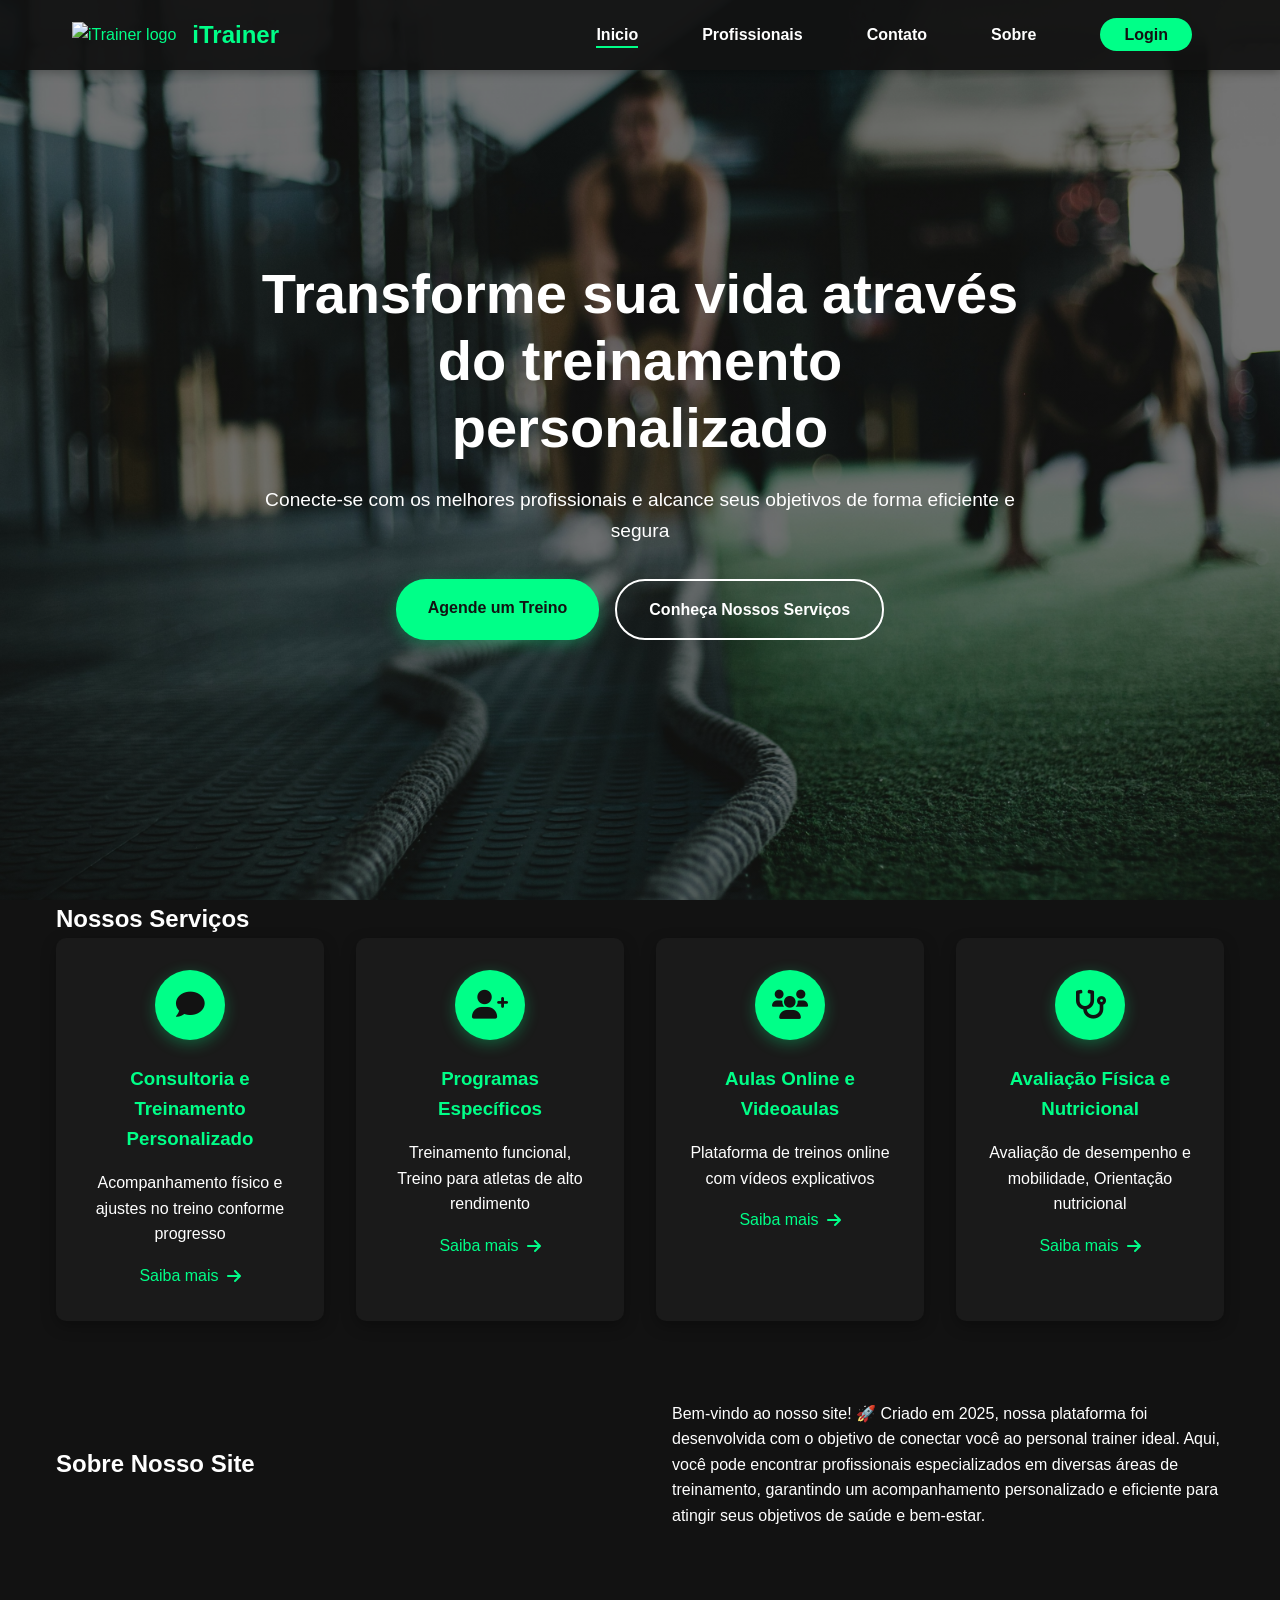
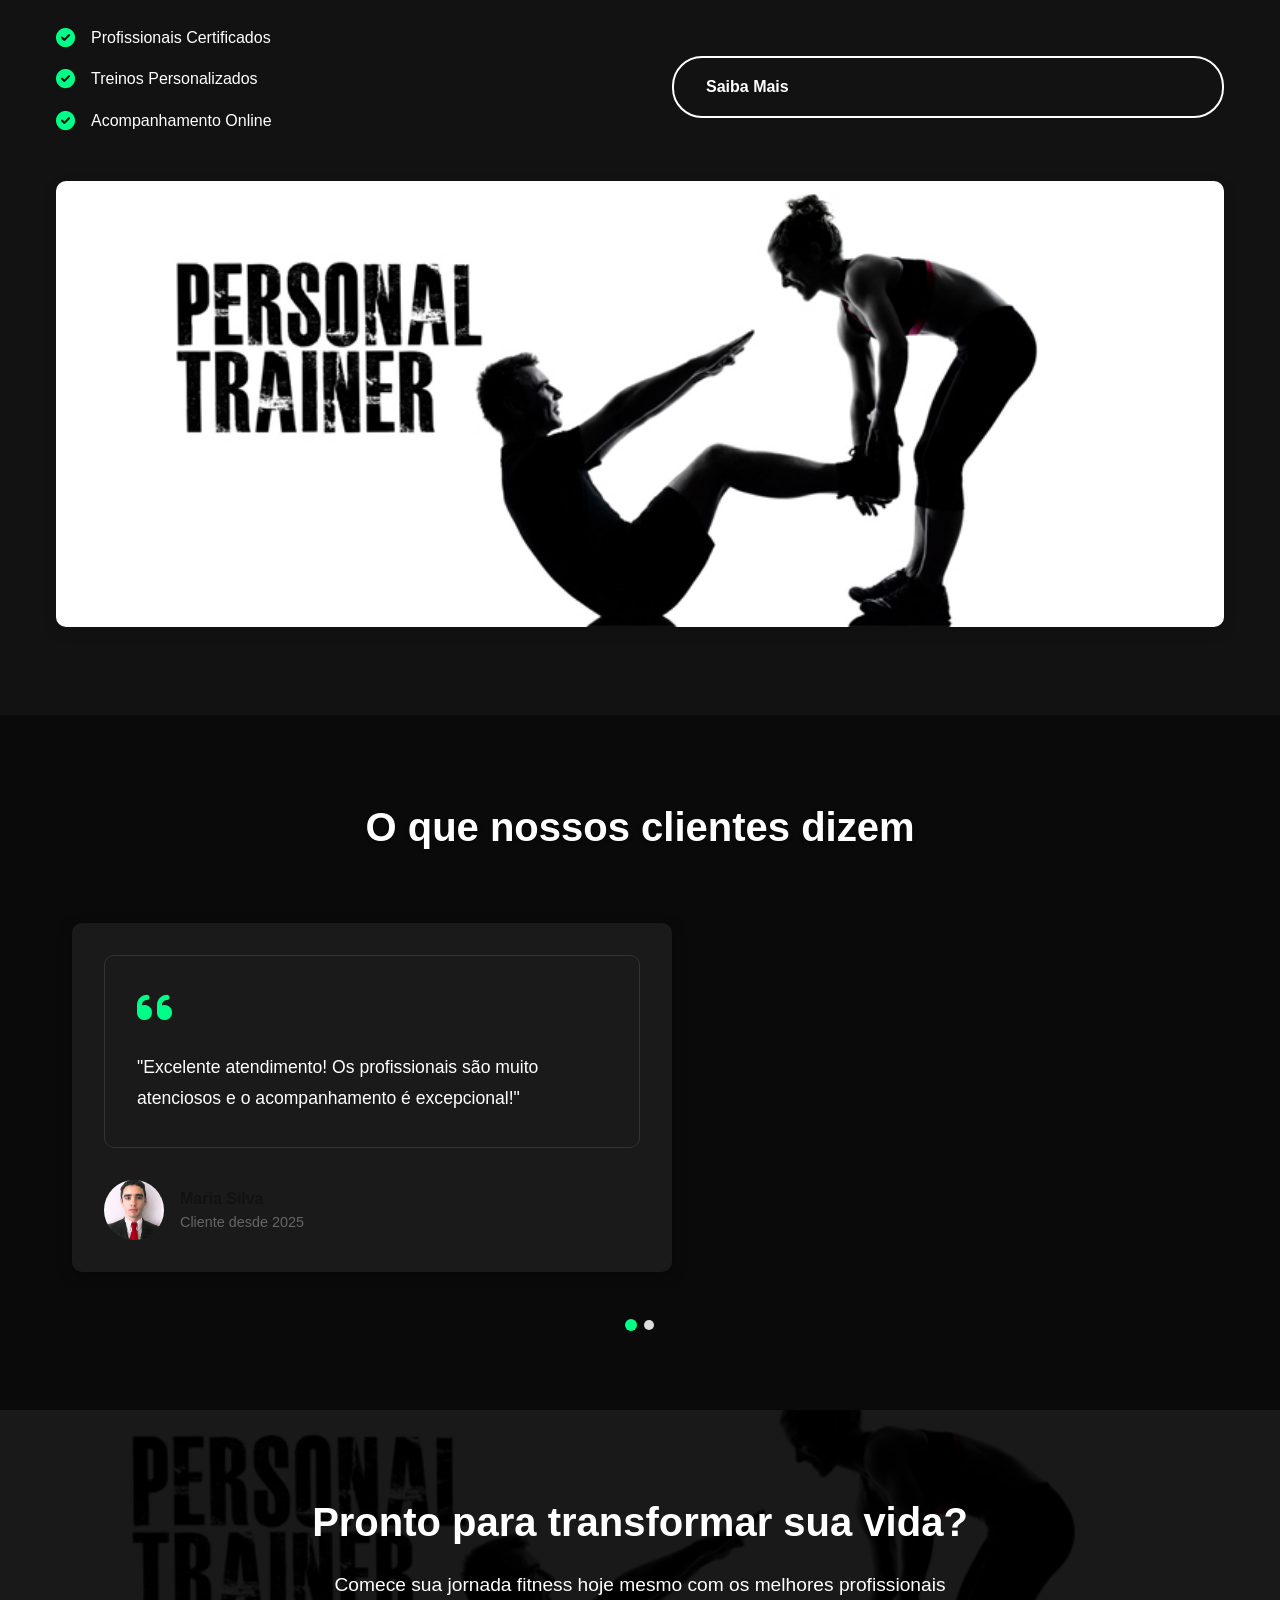
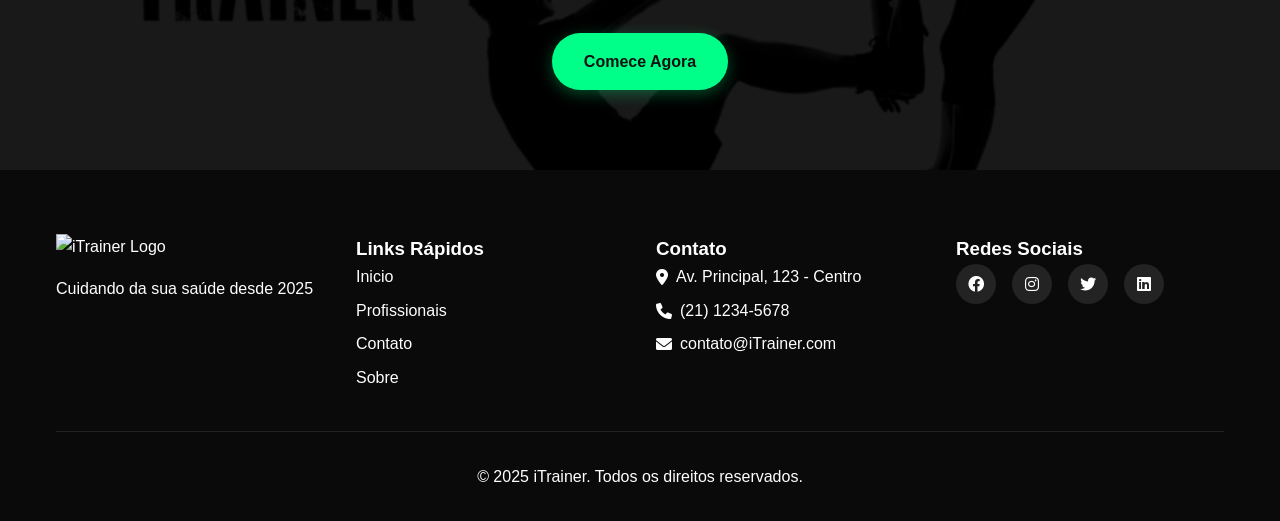
==== index.html @ 4781c308 "Correção dos caminhos das imagens dos profissionais 1 e 5" ====
<!DOCTYPE html>
<html lang="pt-br">
<head>
    <meta charset="UTF-8">
    <meta name="viewport" content="width=device-width, initial-scale=1.0">
    <title>iTrainer - Transforme sua vida através do treinamento personalizado</title>
    <link rel="stylesheet" href="style.css">
    <link rel="stylesheet" href="https://cdnjs.cloudflare.com/ajax/libs/font-awesome/6.0.0-beta3/css/all.min.css">
    <link rel="stylesheet" href="https://unpkg.com/aos@next/dist/aos.css" />
</head>
<body>
    <!-- Header Section -->
    <header class="site-header">
        <div class="header-container">
            <div class="logo">
                <a href="index.html">
                    <img src="images/logo.png" alt="iTrainer logo" class="logo-img">
                    <!-- Fallback text logo if image doesn't load -->
                    <span class="logo-text">iTrainer</span>
                </a>
            </div>
            
            <button class="mobile-nav-toggle" aria-controls="primary-navigation" aria-expanded="false">
                <span class="sr-only">Menu</span>
                <i class="fas fa-bars"></i>
            </button>
            
            <nav class="primary-navigation" id="primary-navigation">
                <ul class="nav-list">
                    <li class="nav-item"><a href="index.html" class="nav-link active">Inicio</a></li>
                    <li class="nav-item"><a href="profissionais.html" class="nav-link">Profissionais</a></li>
                    <li class="nav-item"><a href="contato.html" class="nav-link">Contato</a></li>
                    <li class="nav-item"><a href="sobre.html" class="nav-link">Sobre</a></li>
                    <li class="nav-item"><a href="login.html" class="nav-link btn-login">Login</a></li>
                </ul>
            </nav>
        </div>
    </header>

    <!-- Main Content Section -->
    <main>
        <section class="hero">
            <div class="hero-content" data-aos="fade-up">
                <h1>Transforme sua vida através do treinamento personalizado</h1>
                <p>Conecte-se com os melhores profissionais e alcance seus objetivos de forma eficiente e segura</p>
                <div class="hero-buttons">
                    <a href="contato.html" class="btn btn-primary">Agende um Treino</a>
                    <a href="#services" class="btn btn-secondary">Conheça Nossos Serviços</a>
                </div>
            </div>
            <div class="hero-overlay"></div>
        </section>

        <section class="services" id="services">
            <div class="container">
                <h2 data-aos="fade-up">Nossos Serviços</h2>
                <div class="services-grid">
                    <div class="service-card" data-aos="fade-up" data-aos-delay="100">
                        <div class="service-icon">
                            <i class="fa-solid fa-comment"></i>
                        </div>
                        <h3>Consultoria e Treinamento Personalizado</h3>
                        <p>Acompanhamento físico e ajustes no treino conforme progresso</p>
                        <a href="contato.html" class="service-link">Saiba mais <i class="fas fa-arrow-right"></i></a>
                    </div>
                    <div class="service-card" data-aos="fade-up" data-aos-delay="200">
                        <div class="service-icon">
                            <i class="fa-solid fa-user-plus"></i>
                        </div>
                        <h3>Programas Específicos</h3>
                        <p>Treinamento funcional, Treino para atletas de alto rendimento</p>
                        <a href="contato.html" class="service-link">Saiba mais <i class="fas fa-arrow-right"></i></a>
                    </div>
                    <div class="service-card" data-aos="fade-up" data-aos-delay="300">
                        <div class="service-icon">
                            <i class="fa-solid fa-users"></i>
                        </div>
                        <h3>Aulas Online e Videoaulas</h3>
                        <p>Plataforma de treinos online com vídeos explicativos</p>
                        <a href="contato.html" class="service-link">Saiba mais <i class="fas fa-arrow-right"></i></a>
                    </div>
                    <div class="service-card" data-aos="fade-up" data-aos-delay="400">
                        <div class="service-icon">
                            <i class="fas fa-stethoscope"></i>
                        </div>
                        <h3>Avaliação Física e Nutricional</h3>
                        <p>Avaliação de desempenho e mobilidade, Orientação nutricional</p>
                        <a href="contato.html" class="service-link">Saiba mais <i class="fas fa-arrow-right"></i></a>
                    </div>
                </div>
            </div>
        </section>

        <section class="about-preview">
            <div class="container">
                <div class="about-content" data-aos="fade-right">
                    <h2>Sobre Nosso Site</h2>
                    <p>Bem-vindo ao nosso site! 🚀 Criado em 2025, nossa plataforma foi desenvolvida com o objetivo de conectar você ao personal trainer ideal. Aqui, você pode encontrar profissionais especializados em diversas áreas de treinamento, garantindo um acompanhamento personalizado e eficiente para atingir seus objetivos de saúde e bem-estar.</p>
                    <div class="about-features">
                        <div class="feature">
                            <i class="fas fa-check-circle"></i>
                            <span>Profissionais Certificados</span>
                        </div>
                        <div class="feature">
                            <i class="fas fa-check-circle"></i>
                            <span>Treinos Personalizados</span>
                        </div>
                        <div class="feature">
                            <i class="fas fa-check-circle"></i>
                            <span>Acompanhamento Online</span>
                        </div>
                    </div>
                    <a href="sobre.html" class="btn btn-secondary">Saiba Mais</a>
                </div>
                <div class="about-image" data-aos="fade-left">
                    <img src="personal header.jpg" alt="Nosso Site">
                </div>
            </div>
        </section>

        <section class="testimonials">
            <div class="container">
                <h2 data-aos="fade-up">O que nossos clientes dizem</h2>
                <div class="testimonial-slider">
                    <div class="testimonial" data-aos="fade-up">
                        <div class="testimonial-content">
                            <i class="fas fa-quote-left"></i>
                            <p>"Excelente atendimento! Os profissionais são muito atenciosos e o acompanhamento é excepcional!"</p>
                        </div>
                        <div class="testimonial-author">
                            <img src="imagesfotoo.jpg" alt="Paciente">
                            <div class="author-info">
                                <span class="author-name">Maria Silva</span>
                                <span class="author-title">Cliente desde 2025</span>
                            </div>
                        </div>
                    </div>
                    <div class="testimonial" data-aos="fade-up">
                        <div class="testimonial-content">
                            <i class="fas fa-quote-left"></i>
                            <p>"Sempre encontro horários disponíveis e o atendimento é rápido e eficiente. Recomendo!"</p>
                        </div>
                        <div class="testimonial-author">
                            <img src="pexels-olly-3789888.jpg" alt="Paciente">
                            <div class="author-info">
                                <span class="author-name">João Santos</span>
                                <span class="author-title">Cliente desde 2025</span>
                            </div>
                        </div>
                    </div>
                </div>
                <div class="testimonial-dots">
                    <span class="dot active"></span>
                    <span class="dot"></span>
                </div>
            </div>
        </section>

        <section class="cta-section">
            <div class="container">
                <div class="cta-content" data-aos="fade-up">
                    <h2>Pronto para transformar sua vida?</h2>
                    <p>Comece sua jornada fitness hoje mesmo com os melhores profissionais</p>
                    <a href="contato.html" class="btn btn-primary">Comece Agora</a>
                </div>
            </div>
        </section>
    </main>

    <footer>
        <div class="container">
            <div class="footer-content">
                <div class="footer-logo">
                    <img src="images/logo.png" alt="iTrainer Logo">
                    <p>Cuidando da sua saúde desde 2025</p>
                </div>
                <div class="footer-links">
                    <h3>Links Rápidos</h3>
                    <ul>
                        <li><a href="index.html">Inicio</a></li>
                        <li><a href="profissionais.html">Profissionais</a></li>
                        <li><a href="contato.html">Contato</a></li>
                        <li><a href="sobre.html">Sobre</a></li>
                    </ul>
                </div>
                <div class="footer-contact">
                    <h3>Contato</h3>
                    <p><i class="fas fa-map-marker-alt"></i> Av. Principal, 123 - Centro</p>
                    <p><i class="fas fa-phone"></i> (21) 1234-5678</p>
                    <p><i class="fas fa-envelope"></i> contato@iTrainer.com</p>
                </div>
                <div class="footer-social">
                    <h3>Redes Sociais</h3>
                    <div class="social-icons">
                        <a href="#" class="social-icon"><i class="fab fa-facebook"></i></a>
                        <a href="#" class="social-icon"><i class="fab fa-instagram"></i></a>
                        <a href="#" class="social-icon"><i class="fab fa-twitter"></i></a>
                        <a href="#" class="social-icon"><i class="fab fa-linkedin"></i></a>
                    </div>
                </div>
            </div>
            <div class="footer-bottom">
                <p>&copy; 2025 iTrainer. Todos os direitos reservados.</p>
            </div>
        </div>
    </footer>

    <script src="https://unpkg.com/aos@next/dist/aos.js"></script>
    <script src="script.js"></script>
</body>
</html>
---- style.css ----
/* CSS Variables for consistent styling */
:root {
    --primary-color: #00ff88;
    --secondary-color: #00cc6a;
    --accent-color: #48cae4;
    --text-color: #ffffff;
    --text-secondary: #e0e0e0;
    --light-color: #ffffff;
    --dark-color: #121212;
    --darker-color: #0a0a0a;
    --gray-color: #1a1a1a;
    --border-color: #333333;
    --shadow: 0 2px 10px rgba(0, 0, 0, 0.3);
    --transition: all 0.3s ease;
    --spacing-sm: 0.5rem;
    --spacing-md: 1rem;
    --spacing-lg: 2rem;
    --container-width: 1200px;
}

/* General Reset */
* {
    margin: 0;
    padding: 0;
    box-sizing: border-box;
}

body {
    font-family: 'Segoe UI', Tahoma, Geneva, Verdana, sans-serif;
    line-height: 1.6;
    color: var(--text-color);
    background-color: var(--dark-color);
}

.container {
    width: 100%;
    max-width: var(--container-width);
    margin: 0 auto;
    padding: 0 var(--spacing-md);
}

/* Estado inicial do cabeçalho */
.site-header {
    position: fixed;
    top: 0;
    left: 0;
    width: 100%;
    background: rgba(18, 18, 18, 0.95);
    box-shadow: 0 2px 10px rgba(0, 0, 0, 0.3);
    z-index: 1000;
    transition: var(--transition);
}

.site-header.scrolled {
    background: rgba(18, 18, 18, 0.98);
    box-shadow: 0 2px 15px rgba(0, 0, 0, 0.4);
}

.header-container {
    display: flex;
    justify-content: space-between;
    align-items: center;
    padding: 1rem 2rem;
    max-width: var(--container-width);
    margin: 0 auto;
}

/* Logo Styles */
.logo {
    display: flex;
    align-items: center;
}

.logo a {
    display: flex;
    align-items: center;
    text-decoration: none;
    color: var(--primary-color);
    gap: 1rem;
}

.logo-container {
    width: 50px;
    height: 50px;
    background: var(--primary-color);
    border-radius: 50%;
    display: flex;
    align-items: center;
    justify-content: center;
    position: relative;
    box-shadow: 0 0 20px rgba(0, 255, 136, 0.3);
}

.logo-container::before {
    content: '';
    position: absolute;
    width: 60px;
    height: 60px;
    border: 2px solid var(--primary-color);
    border-radius: 50%;
    animation: pulse 2s infinite;
}

.logo-container i {
    font-size: 1.5rem;
    color: var(--dark-color);
}

.logo-text {
    font-size: 1.5rem;
    font-weight: 700;
    color: var(--primary-color);
}

@keyframes pulse {
    0% {
        transform: scale(1);
        opacity: 1;
    }
    100% {
        transform: scale(1.1);
        opacity: 0;
    }
}

/* Navigation Styles */
.primary-navigation {
    display: flex;
    justify-content: center;
}

.nav-list {
    display: flex;
    list-style: none;
    gap: 2rem;
}

.nav-item {
    margin: 0 var(--spacing-md);
}

.nav-link {
    text-decoration: none;
    color: var(--text-color);
    font-weight: 600;
    transition: var(--transition);
    position: relative;
}

.nav-link::after {
    content: '';
    position: absolute;
    bottom: -5px;
    left: 0;
    width: 0;
    height: 2px;
    background: var(--primary-color);
    transition: var(--transition);
}

.nav-link:hover::after,
.nav-link.active::after {
    width: 100%;
}

/* Mobile Navigation Toggle */
.mobile-nav-toggle {
    display: none;
    background: none;
    border: none;
    font-size: 1.5rem;
    color: var(--dark-color);
    cursor: pointer;
}

.sr-only {
    position: absolute;
    width: 1px;
    height: 1px;
    padding: 0;
    margin: -1px;
    overflow: hidden;
    clip: rect(0, 0, 0, 0);
    white-space: nowrap;
    border-width: 0;
}

/* Responsive Styles */
@media (max-width: 768px) {
    .header-container {
        padding: 1rem;
    }
    
    .mobile-nav-toggle {
        display: block;
        color: var(--primary-color);
        font-size: 1.5rem;
        background: none;
        border: none;
        cursor: pointer;
    }
    
    .primary-navigation {
        position: fixed;
        inset: 0 0 0 30%;
        background: var(--gray-color);
        padding: min(30vh, 10rem) 2rem;
        transform: translateX(100%);
        transition: transform 350ms ease-out;
        box-shadow: -5px 0 15px rgba(0, 0, 0, 0.3);
        z-index: 1000;
    }
    
    .primary-navigation[data-visible="true"] {
        transform: translateX(0%);
    }
    
    .nav-list {
        display: flex;
        flex-direction: column;
        gap: 1.5rem;
    }
    
    .nav-item {
        margin: 0;
    }
    
    .nav-link {
        color: var(--text-color);
        font-size: 1.2rem;
        font-weight: 600;
    }
    
    .nav-link:hover,
    .nav-link.active {
        color: var(--primary-color);
    }
    
    .btn-login {
        margin-top: 1rem;
        width: 100%;
        text-align: center;
        justify-content: center;
    }
}

/* Hero Section */
.hero {
    height: 100vh;
    background: linear-gradient(rgba(0, 0, 0, 0.5), rgba(0, 0, 0, 0.5)), url('meghan-holmes-buWcS7G1_28-unsplash.jpg');
    background-size: cover;
    background-position: center;
    display: flex;
    align-items: center;
    text-align: center;
    color: white;
    position: relative;
}

.hero-content {
    max-width: 800px;
    margin: 0 auto;
    padding: 0 20px;
    position: relative;
    z-index: 2;
}

.hero h1 {
    font-size: 3.5rem;
    margin-bottom: 1.5rem;
    line-height: 1.2;
}

.hero p {
    font-size: 1.2rem;
    margin-bottom: 2rem;
}

.hero-buttons {
    display: flex;
    gap: 1rem;
    justify-content: center;
}

/* Button Styles */
.btn {
    display: inline-block;
    padding: 1rem 2rem;
    border-radius: 30px;
    text-decoration: none;
    font-weight: 600;
    transition: var(--transition);
    cursor: pointer;
}

.btn-primary {
    background: var(--primary-color);
    color: var(--dark-color);
    font-weight: 700;
    box-shadow: 0 4px 15px rgba(0, 255, 136, 0.3);
}

.btn-primary:hover {
    background: var(--secondary-color);
    transform: translateY(-3px);
    box-shadow: 0 6px 20px rgba(0, 255, 136, 0.4);
}

.btn-secondary {
    background: transparent;
    color: var(--text-color);
    border: 2px solid var(--text-color);
    font-weight: 700;
}

.btn-secondary:hover {
    background: var(--text-color);
    color: var(--dark-color);
    transform: translateY(-3px);
}

.btn-login {
    background-color: var(--primary-color);
    color: var(--dark-color);
    padding: 0.5rem 1.5rem;
    border-radius: 25px;
    font-weight: 600;
}

.btn-login:hover {
    background-color: var(--secondary-color);
    color: var(--dark-color);
}

/* Services Section */
.services-grid {
    display: grid;
    grid-template-columns: repeat(auto-fit, minmax(250px, 1fr));
    gap: 2rem;
}

.service-card {
    background: var(--gray-color);
    padding: 2rem;
    border-radius: 10px;
    text-align: center;
    transition: var(--transition);
    box-shadow: 0 5px 15px rgba(0, 0, 0, 0.3);
}

.service-card:hover {
    transform: translateY(-10px);
    box-shadow: 0 8px 25px rgba(0, 0, 0, 0.4);
}

.service-icon {
    width: 70px;
    height: 70px;
    background: var(--primary-color);
    border-radius: 50%;
    display: flex;
    align-items: center;
    justify-content: center;
    margin: 0 auto 1.5rem;
    box-shadow: 0 4px 15px rgba(0, 255, 136, 0.3);
}

.service-icon i {
    font-size: 1.8rem;
    color: var(--dark-color);
    font-weight: 600;
}

.service-card h3 {
    margin-bottom: 1rem;
    color: var(--primary-color);
    font-weight: 700;
}

.service-link {
    display: inline-flex;
    align-items: center;
    gap: 0.5rem;
    color: var(--primary-color);
    text-decoration: none;
    margin-top: 1rem;
    font-weight: 500;
    transition: var(--transition);
}

.service-link:hover {
    gap: 1rem;
}

/* About Preview Section */
.about-preview {
    padding: 5rem 0;
    background: var(--dark-color);
}

.about-content {
    display: grid;
    grid-template-columns: 1fr 1fr;
    gap: 4rem;
    align-items: center;
}

.about-features {
    margin: 2rem 0;
}

.feature {
    display: flex;
    align-items: center;
    gap: 1rem;
    margin-bottom: 1rem;
}

.feature i {
    color: var(--primary-color);
    font-size: 1.2rem;
}

.about-image img {
    width: 100%;
    border-radius: 10px;
    box-shadow: 0 5px 15px rgba(0, 0, 0, 0.1);
}

/* Testimonials Section */
.testimonials {
    padding: 5rem 0;
    background: var(--darker-color);
}

.testimonials h2 {
    text-align: center;
    font-size: 2.5rem;
    margin-bottom: 3rem;
    color: var(--text-color);
    font-weight: 700;
    text-shadow: 0 2px 4px rgba(0, 0, 0, 0.3);
}

.testimonial-slider {
    display: flex;
    gap: 2rem;
    overflow-x: auto;
    padding: 1rem;
    scroll-snap-type: x mandatory;
    -webkit-overflow-scrolling: touch;
}

.testimonial {
    flex: 0 0 100%;
    max-width: 600px;
    background: var(--gray-color);
    padding: 2rem;
    border-radius: 10px;
    box-shadow: 0 5px 15px rgba(0, 0, 0, 0.3);
    scroll-snap-align: start;
}

.testimonial-content {
    position: relative;
    margin-bottom: 2rem;
    background: var(--gray-color);
    border: 1px solid var(--border-color);
    padding: 2rem;
    border-radius: 10px;
}

.testimonial-content i {
    color: var(--primary-color);
    font-size: 2.5rem;
    margin-bottom: 1.5rem;
}

.testimonial-content p {
    color: var(--text-color);
    font-size: 1.1rem;
    line-height: 1.8;
}

.testimonial-author {
    display: flex;
    align-items: center;
    gap: 1rem;
}

.testimonial-author img {
    width: 60px;
    height: 60px;
    border-radius: 50%;
    object-fit: cover;
}

.author-info {
    display: flex;
    flex-direction: column;
}

.author-name {
    font-weight: 600;
    color: var(--dark-color);
}

.author-title {
    font-size: 0.9rem;
    color: #666;
}

.testimonial-dots {
    display: flex;
    justify-content: center;
    gap: 0.5rem;
    margin-top: 2rem;
}

.dot {
    width: 10px;
    height: 10px;
    background: #ddd;
    border-radius: 50%;
    cursor: pointer;
    transition: var(--transition);
}

.dot.active {
    background: var(--primary-color);
    transform: scale(1.2);
}

/* CTA Section */
.cta-section {
    padding: 5rem 0;
    background: linear-gradient(rgba(0, 0, 0, 0.9), rgba(0, 0, 0, 0.9)), url('personal header.jpg');
    background-size: cover;
    background-position: center;
    text-align: center;
    color: var(--text-color);
}

.cta-content h2 {
    font-size: 2.5rem;
    margin-bottom: 1rem;
}

.cta-content p {
    font-size: 1.2rem;
    margin-bottom: 2rem;
}

/* Footer Styles */
footer {
    background: var(--darker-color);
    color: var(--text-color);
    padding: 4rem 0 2rem;
}

.footer-content {
    display: grid;
    grid-template-columns: repeat(auto-fit, minmax(200px, 1fr));
    gap: 2rem;
    margin-bottom: 2rem;
}

.footer-logo img {
    height: 40px;
    margin-bottom: 1rem;
}

.footer-links ul {
    list-style: none;
}

.footer-links a {
    color: white;
    text-decoration: none;
    transition: var(--transition);
    display: block;
    margin-bottom: 0.5rem;
}

.footer-links a:hover {
    color: var(--primary-color);
    transform: translateX(5px);
}

.footer-contact p {
    display: flex;
    align-items: center;
    gap: 0.5rem;
    margin-bottom: 0.5rem;
}

.social-icons {
    display: flex;
    gap: 1rem;
}

.social-icon {
    width: 40px;
    height: 40px;
    background: rgba(255, 255, 255, 0.1);
    border-radius: 50%;
    display: flex;
    align-items: center;
    justify-content: center;
    color: white;
    text-decoration: none;
    transition: var(--transition);
}

.social-icon:hover {
    background: var(--primary-color);
    transform: translateY(-3px);
}

.footer-bottom {
    text-align: center;
    padding-top: 2rem;
    border-top: 1px solid rgba(255, 255, 255, 0.1);
}

/* Responsive adjustments for other sections */
@media (max-width: 768px) {
    .about-content {
        grid-template-columns: 1fr;
        gap: 2rem;
    }
    
    .hero h1 {
        font-size: 2.5rem;
    }
    
    .hero p {
        font-size: 1rem;
    }
}

/* Animações */
@keyframes fadeIn {
    from {
        opacity: 0;
        transform: translateY(20px);
    }
    to {
        opacity: 1;
        transform: translateY(0);
    }
}

.fade-in {
    animation: fadeIn 0.6s ease forwards;
}

/* Página de Profissionais */
.professionals-grid {
    display: grid;
    grid-template-columns: repeat(auto-fit, minmax(300px, 1fr));
    gap: 2rem;
    padding: 2rem 0;
}

.professional-card {
    background: var(--gray-color);
    border-radius: 10px;
    overflow: hidden;
    transition: var(--transition);
    box-shadow: 0 5px 15px rgba(0, 0, 0, 0.3);
    display: flex;
    flex-direction: column;
}

.professional-card:hover {
    transform: translateY(-10px);
    box-shadow: 0 8px 25px rgba(0, 0, 0, 0.4);
}

.professional-image {
    width: 100%;
    height: 300px;
    overflow: hidden;
    position: relative;
}

.professional-image img {
    width: 100%;
    height: 100%;
    object-fit: cover;
    transition: var(--transition);
}

.professional-card:hover .professional-image img {
    transform: scale(1.05);
}

.professional-info {
    padding: 1.5rem;
    flex-grow: 1;
}

.professional-info h3 {
    color: var(--primary-color);
    margin-bottom: 0.5rem;
    font-size: 1.5rem;
}

.professional-info p {
    color: var(--text-secondary);
    margin-bottom: 1rem;
}

.professional-stats {
    display: flex;
    flex-direction: column;
    gap: 0.8rem;
    margin-bottom: 1.5rem;
}

.stat {
    display: flex;
    align-items: center;
    gap: 0.5rem;
    color: var(--text-secondary);
}

.stat i {
    color: var(--primary-color);
    font-size: 1.2rem;
}

.stat span {
    font-size: 0.9rem;
}

@media (max-width: 768px) {
    .professionals-grid {
        grid-template-columns: 1fr;
        padding: 1rem;
    }
    
    .professional-image {
        height: 250px;
    }
}

/* Página de Contato */
.contact-section {
    padding: 8rem 0 5rem;
    background: var(--dark-color);
}

.contact-grid {
    display: grid;
    grid-template-columns: 1fr 1fr;
    gap: 4rem;
}

.contact-info {
    background: var(--gray-color);
    padding: 2rem;
    border-radius: 10px;
    box-shadow: 0 5px 15px rgba(0, 0, 0, 0.3);
}

.contact-form {
    background: var(--gray-color);
    padding: 2rem;
    border-radius: 10px;
    box-shadow: 0 5px 15px rgba(0, 0, 0, 0.3);
}

.form-group {
    margin-bottom: 1.5rem;
}

.form-group label {
    display: block;
    margin-bottom: 0.5rem;
    color: var(--text-color);
}

.form-group input,
.form-group textarea {
    width: 100%;
    padding: 0.8rem;
    border: 1px solid var(--primary-color);
    border-radius: 5px;
    background: var(--darker-color);
    color: var(--text-color);
}

.form-group input:focus,
.form-group textarea:focus {
    outline: none;
    border-color: var(--secondary-color);
}

/* Página de Login */
.login-section {
    min-height: calc(100vh - 80px);
    display: flex;
    align-items: center;
    justify-content: center;
    padding: 4rem 0;
    background-color: var(--dark-color);
}

.login-container {
    background-color: var(--gray-color);
    padding: 3rem;
    border-radius: 1rem;
    box-shadow: 0 0 20px rgba(0, 0, 0, 0.2);
    width: 100%;
    max-width: 500px;
}

.login-header {
    text-align: center;
    margin-bottom: 2rem;
}

.login-header h2 {
    color: var(--primary-color);
    font-size: 2rem;
    margin-bottom: 0.5rem;
}

.login-header p {
    color: var(--text-secondary);
}

.login-form .form-group {
    margin-bottom: 1.5rem;
}

.login-form label {
    display: block;
    color: var(--text-color);
    margin-bottom: 0.5rem;
    font-weight: 500;
}

.input-group {
    position: relative;
    display: flex;
    align-items: center;
}

.input-group i {
    position: absolute;
    left: 1rem;
    color: var(--text-secondary);
}

.input-group input {
    width: 100%;
    padding: 0.8rem 1rem 0.8rem 3rem;
    border: 1px solid var(--border-color);
    border-radius: 0.5rem;
    background-color: var(--darker-color);
    color: var(--text-color);
    transition: all 0.3s ease;
}

.input-group input:focus {
    border-color: var(--primary-color);
    outline: none;
    box-shadow: 0 0 0 2px rgba(255, 255, 255, 0.1);
}

.toggle-password {
    position: absolute;
    right: 1rem;
    background: none;
    border: none;
    color: var(--text-secondary);
    cursor: pointer;
    padding: 0;
}

.form-options {
    display: flex;
    justify-content: space-between;
    align-items: center;
    margin-bottom: 1.5rem;
}

.remember-me {
    display: flex;
    align-items: center;
    gap: 0.5rem;
    color: var(--text-secondary);
}

.remember-me input[type="checkbox"] {
    width: 1rem;
    height: 1rem;
    accent-color: var(--primary-color);
}

.forgot-password {
    color: var(--primary-color);
    text-decoration: none;
    transition: color 0.3s ease;
}

.forgot-password:hover {
    color: var(--secondary-color);
}

.social-login {
    margin-top: 2rem;
    text-align: center;
}

.social-login p {
    color: var(--text-secondary);
    margin-bottom: 1rem;
    position: relative;
}

.social-login p::before,
.social-login p::after {
    content: "";
    position: absolute;
    top: 50%;
    width: 30%;
    height: 1px;
    background-color: var(--border-color);
}

.social-login p::before {
    left: 0;
}

.social-login p::after {
    right: 0;
}

.social-buttons {
    display: flex;
    gap: 1rem;
    justify-content: center;
}

.btn-social {
    display: flex;
    align-items: center;
    gap: 0.5rem;
    padding: 0.8rem 1.5rem;
    border: 1px solid var(--border-color);
    border-radius: 0.5rem;
    background-color: var(--darker-color);
    color: var(--text-color);
    cursor: pointer;
    transition: all 0.3s ease;
}

.btn-social:hover {
    background-color: var(--border-color);
}

.btn-social.google {
    color: #DB4437;
}

.btn-social.facebook {
    color: #4267B2;
}

.register-link {
    text-align: center;
    margin-top: 2rem;
    color: var(--text-secondary);
}

.register-link a {
    color: var(--primary-color);
    text-decoration: none;
    font-weight: 500;
    transition: color 0.3s ease;
}

.register-link a:hover {
    color: var(--secondary-color);
}

@media (max-width: 768px) {
    .login-container {
        padding: 2rem;
        margin: 0 1rem;
    }

    .social-buttons {
        flex-direction: column;
    }

    .btn-social {
        width: 100%;
        justify-content: center;
    }
}
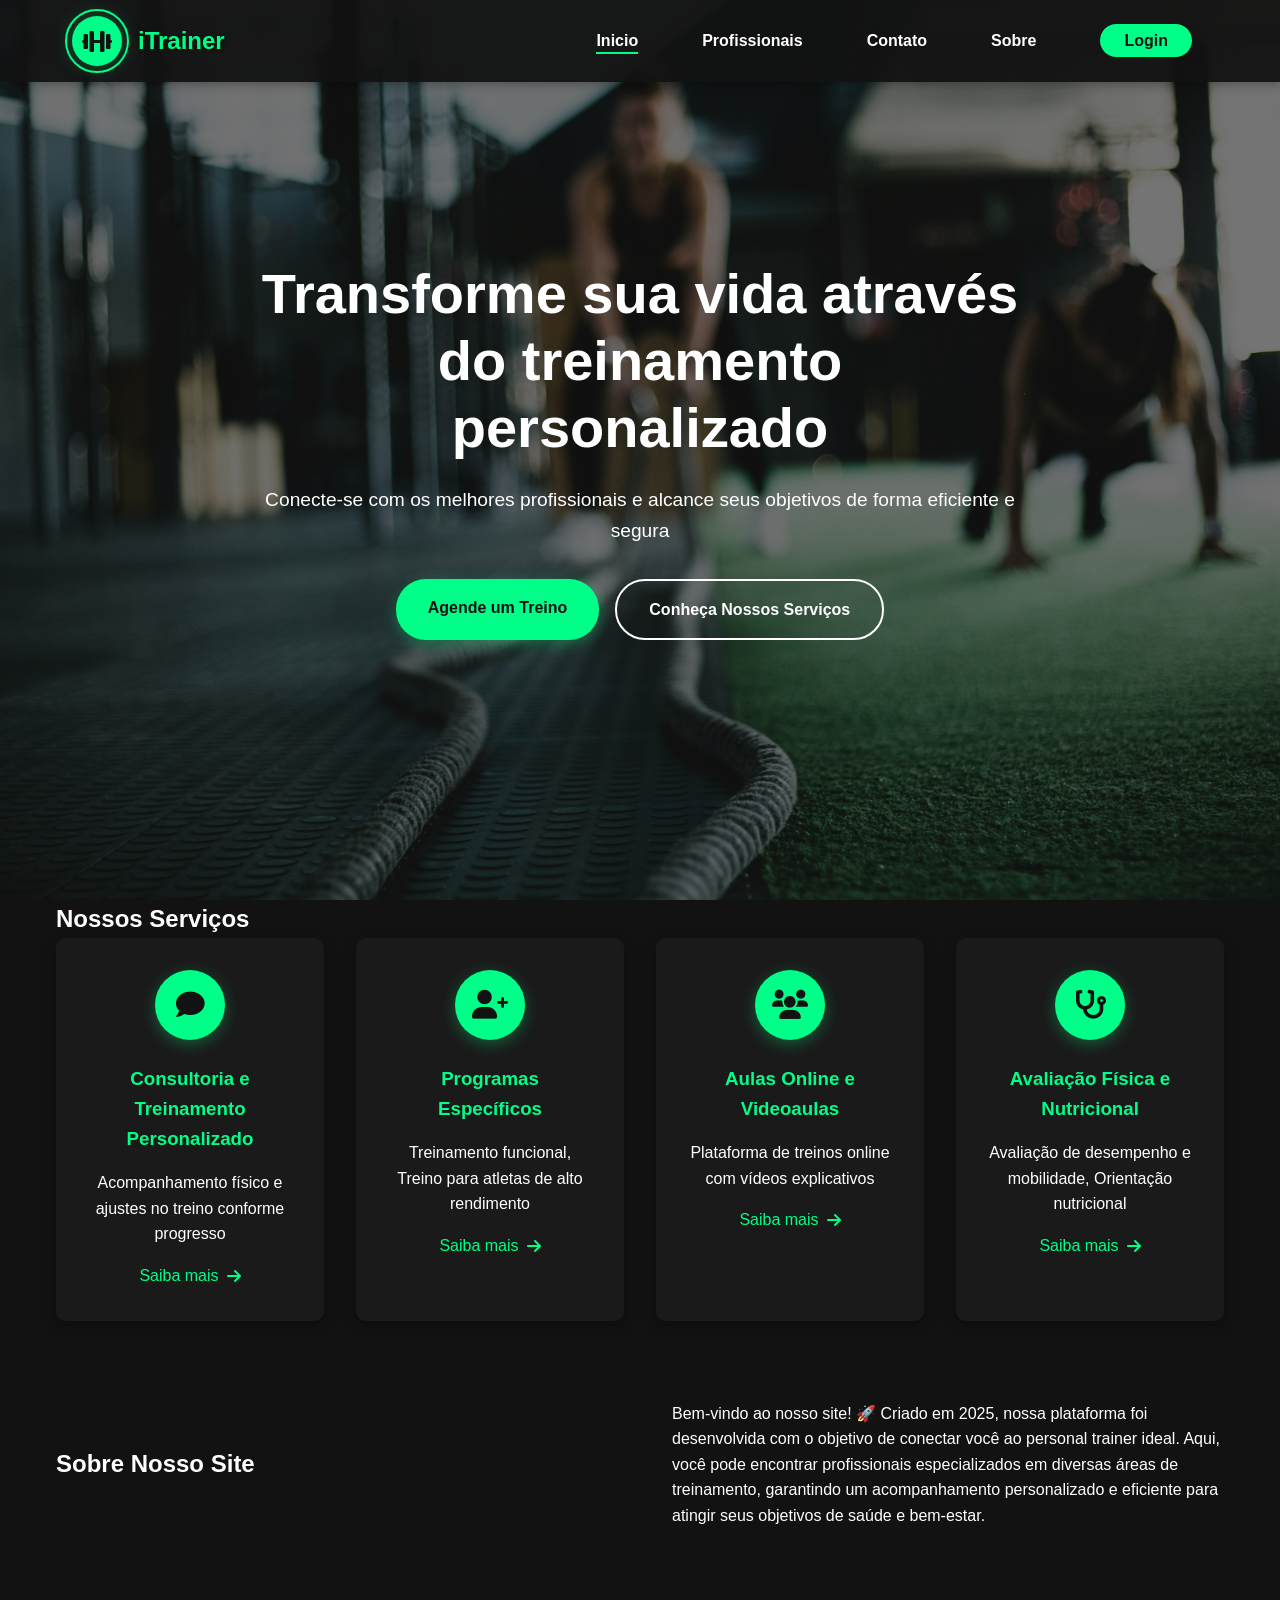
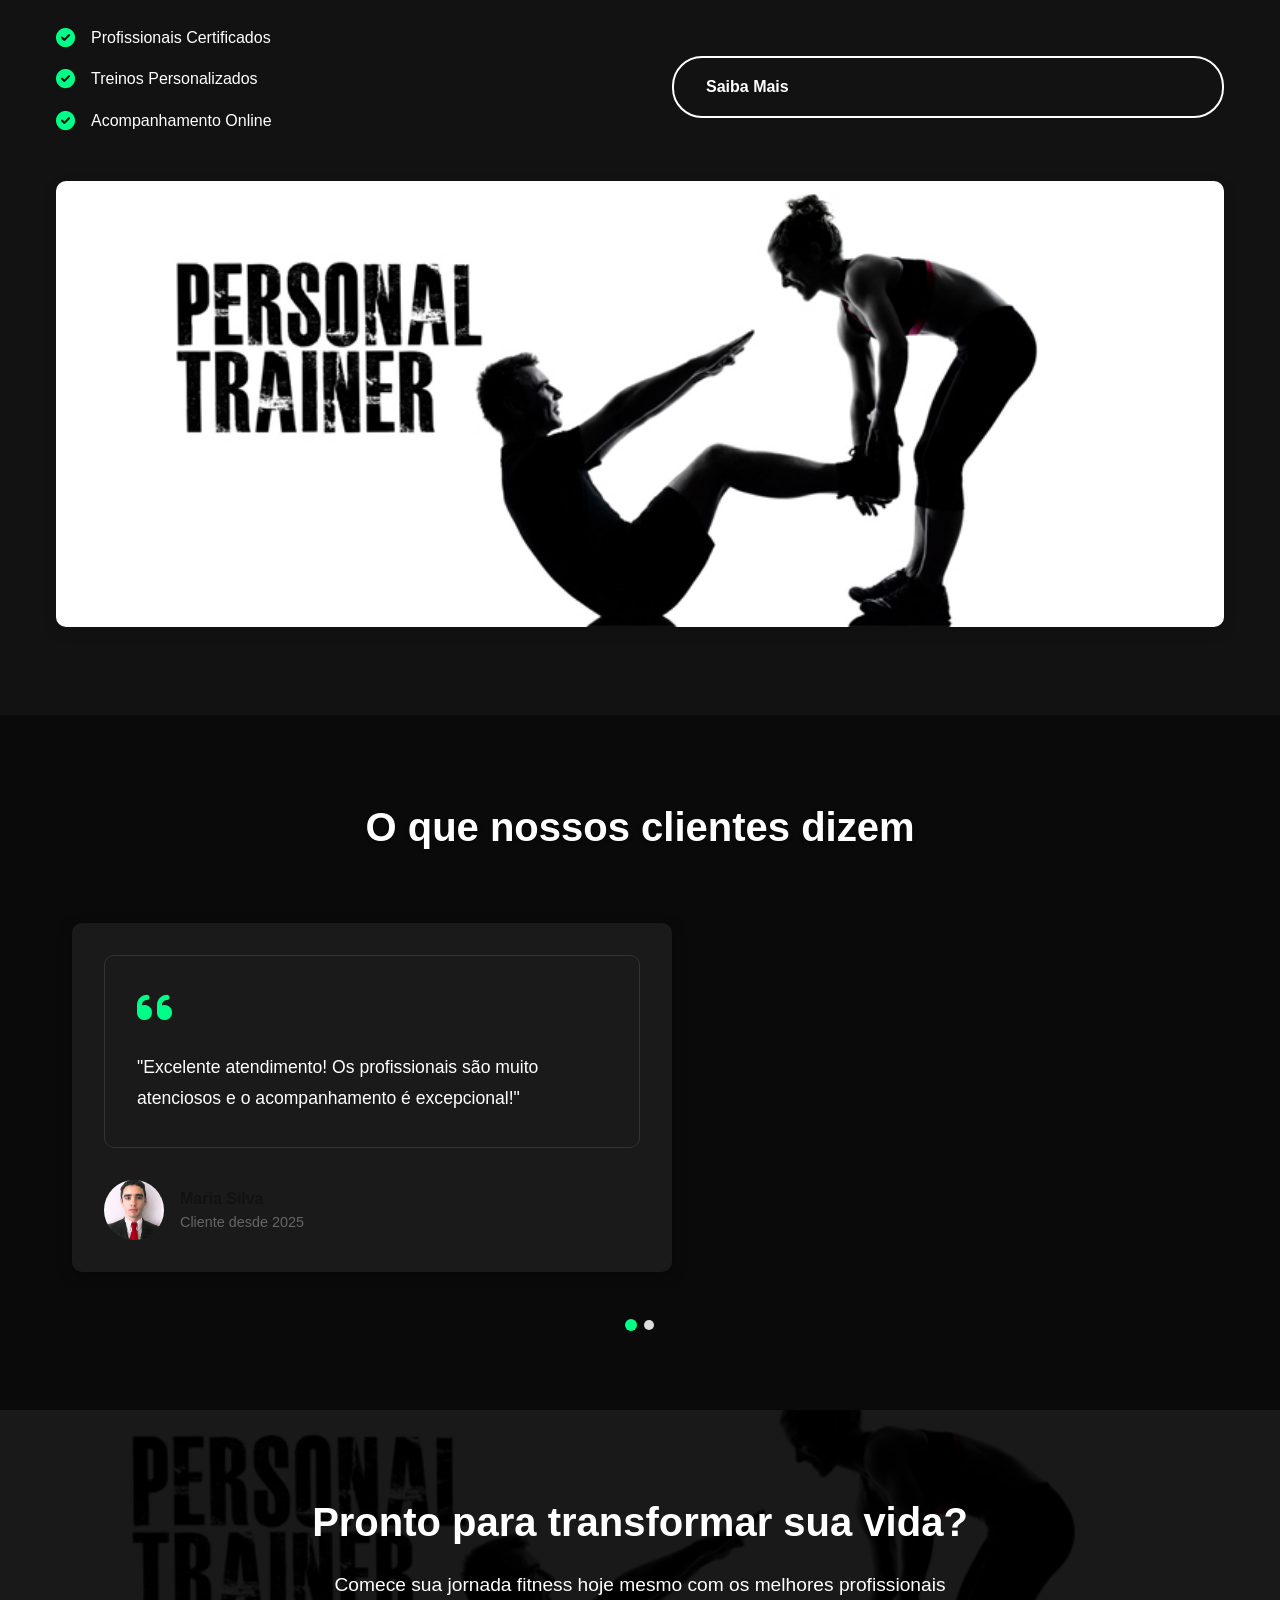
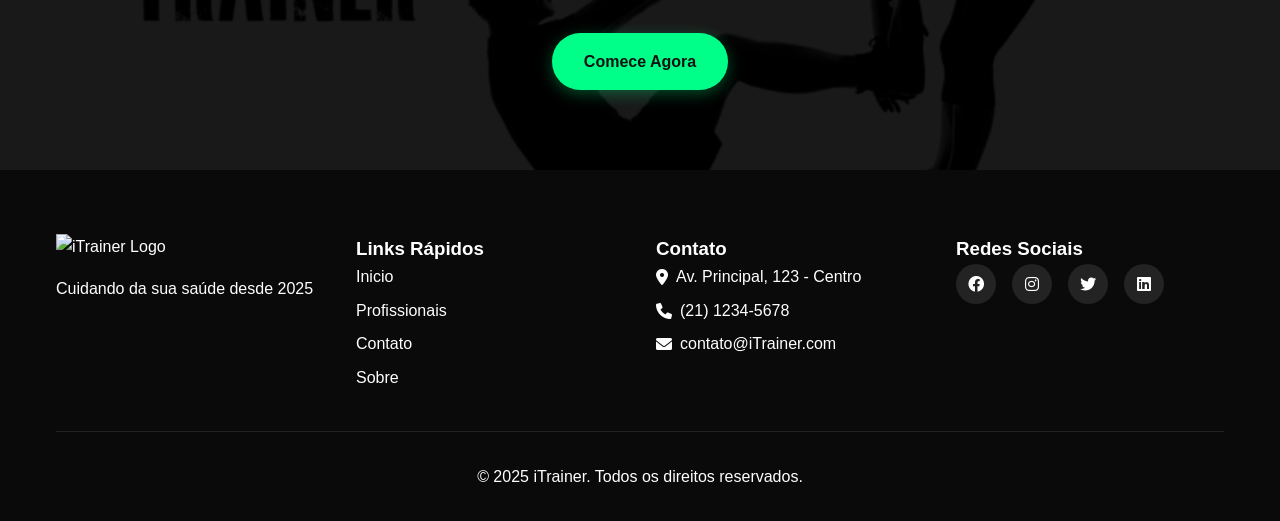
==== commit a6fef186: "fix: padronização da logo em todas as páginas" ====
--- a/index.html
+++ b/index.html
@@ -14,8 +14,9 @@
         <div class="header-container">
             <div class="logo">
                 <a href="index.html">
-                    <img src="images/logo.png" alt="iTrainer logo" class="logo-img">
-                    <!-- Fallback text logo if image doesn't load -->
+                    <div class="logo-container">
+                        <i class="fas fa-dumbbell"></i>
+                    </div>
                     <span class="logo-text">iTrainer</span>
                 </a>
             </div>
--- a/style.css
+++ b/style.css
@@ -110,6 +110,7 @@
     font-size: 1.5rem;
     font-weight: 700;
     color: var(--primary-color);
+    text-shadow: 2px 2px 4px rgba(0, 0, 0, 0.3);
 }
 
 @keyframes pulse {
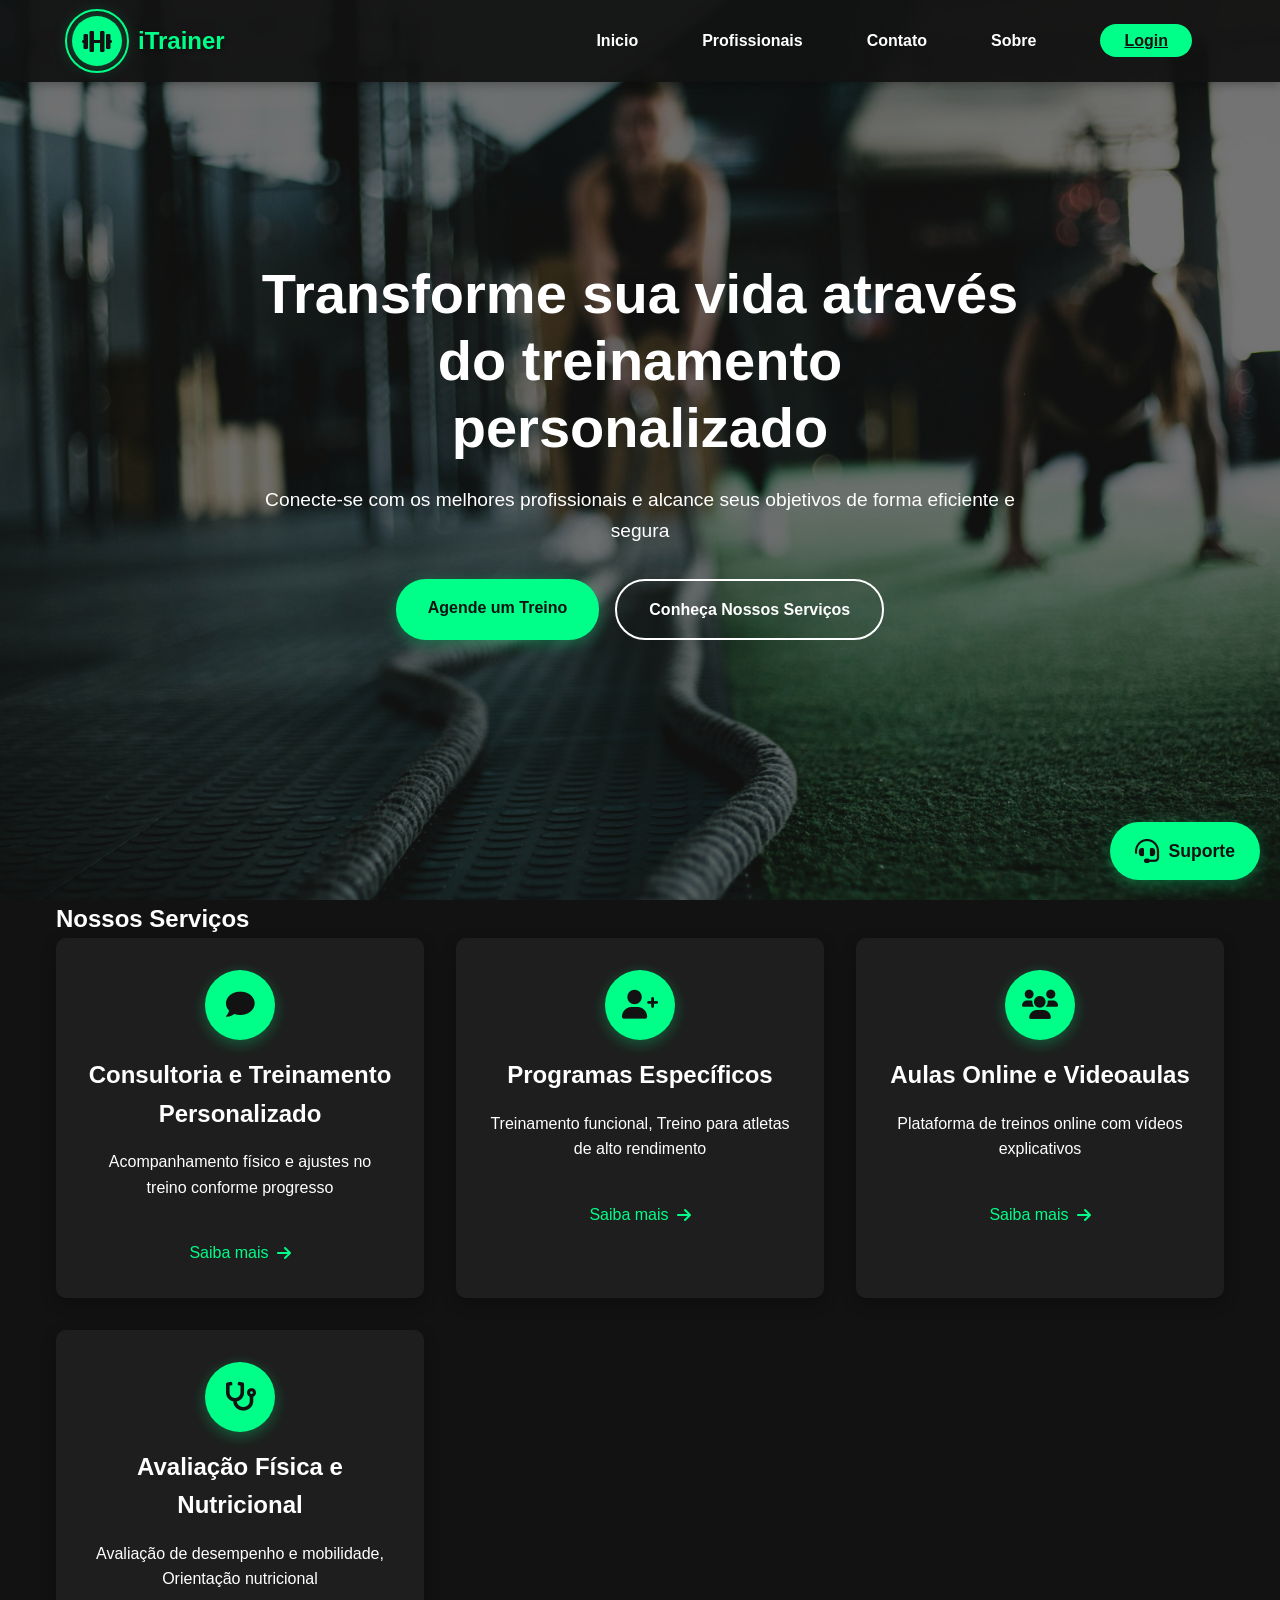
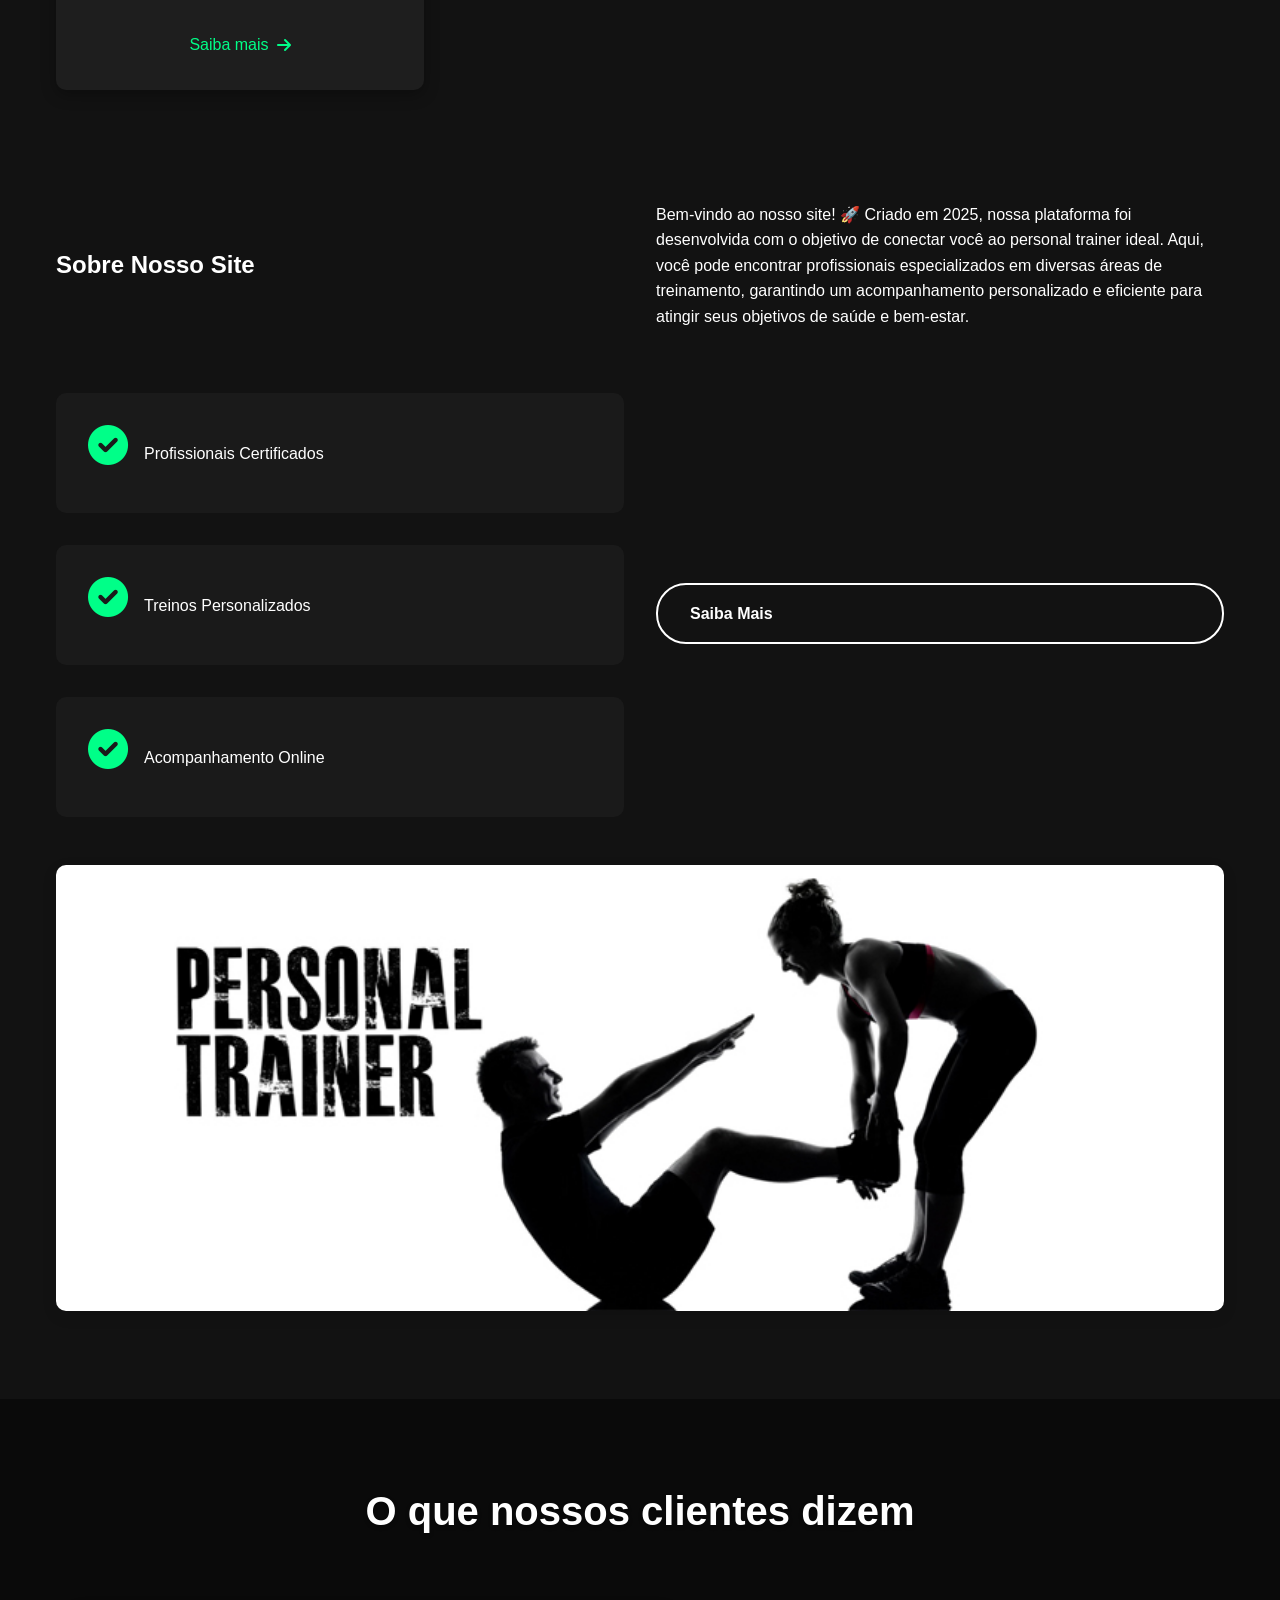
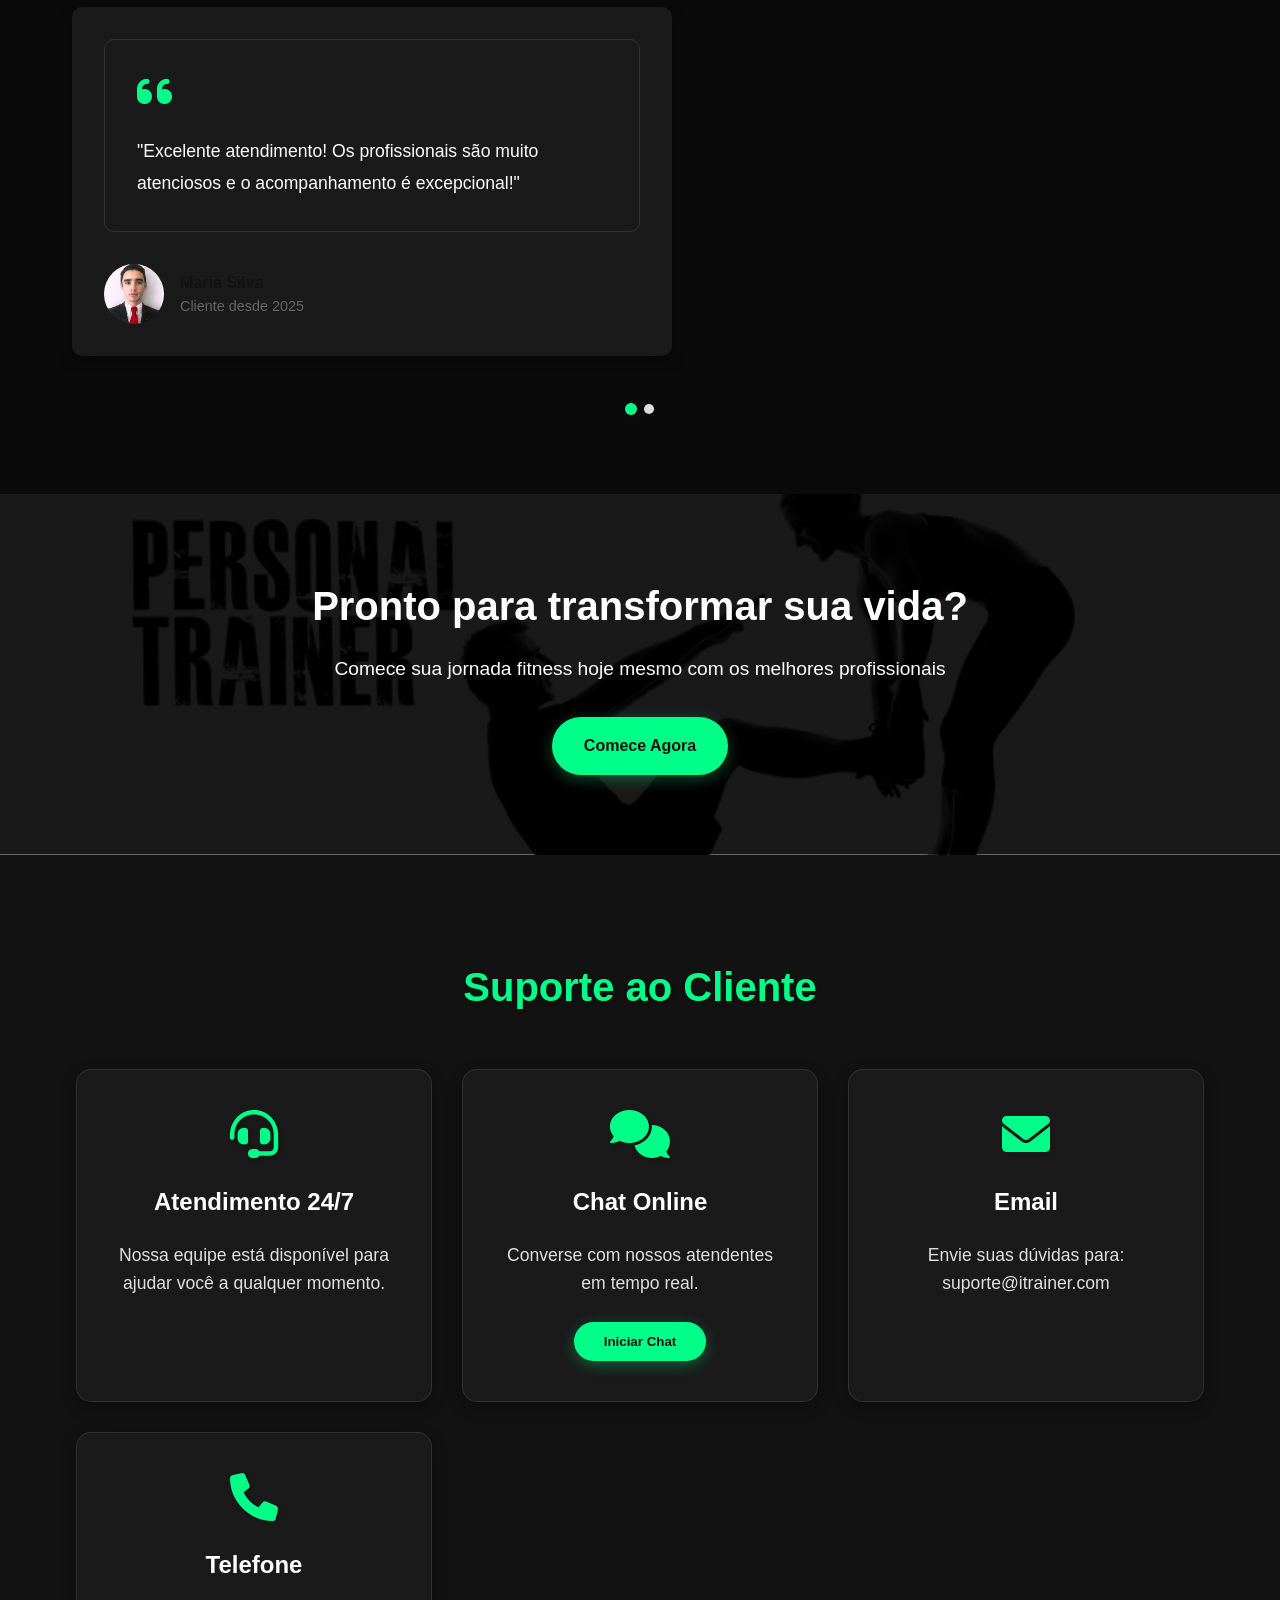
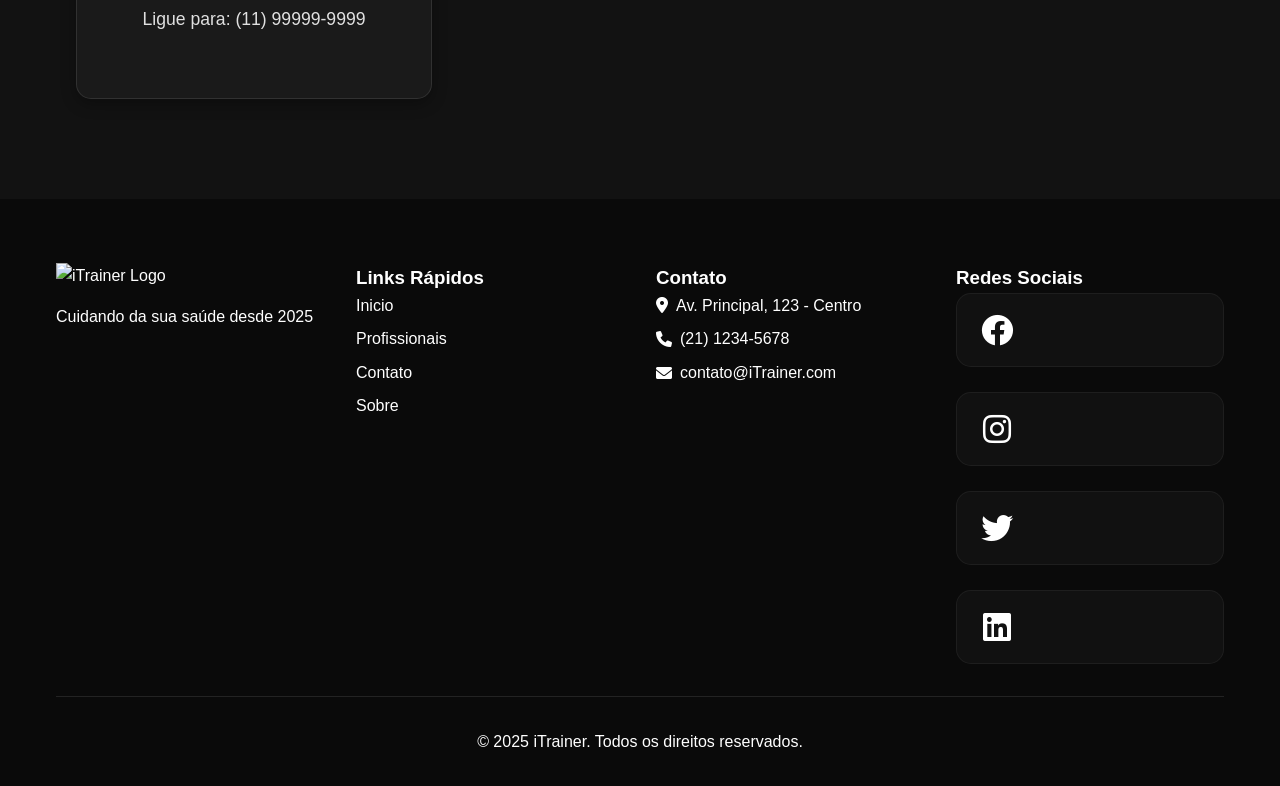
==== commit ec558238: "Adiciona página Sobre e atualiza estilos" ====
--- a/index.html
+++ b/index.html
@@ -28,11 +28,11 @@
             
             <nav class="primary-navigation" id="primary-navigation">
                 <ul class="nav-list">
-                    <li class="nav-item"><a href="index.html" class="nav-link active">Inicio</a></li>
+                    <li class="nav-item"><a href="index.html" class="nav-link">Inicio</a></li>
                     <li class="nav-item"><a href="profissionais.html" class="nav-link">Profissionais</a></li>
                     <li class="nav-item"><a href="contato.html" class="nav-link">Contato</a></li>
                     <li class="nav-item"><a href="sobre.html" class="nav-link">Sobre</a></li>
-                    <li class="nav-item"><a href="login.html" class="nav-link btn-login">Login</a></li>
+                    <li class="nav-item"><a href="login.html" class="btn-login">Login</a></li>
                 </ul>
             </nav>
         </div>
@@ -168,6 +168,55 @@
         </section>
     </main>
 
+    <!-- Seção de Suporte ao Cliente -->
+    <section class="support-section" id="support-section">
+        <div class="container">
+            <h2 class="section-title">Suporte ao Cliente</h2>
+            <div class="support-grid">
+                <div class="support-card">
+                    <i class="fas fa-headset"></i>
+                    <h3>Atendimento 24/7</h3>
+                    <p>Nossa equipe está disponível para ajudar você a qualquer momento.</p>
+                </div>
+                <div class="support-card">
+                    <i class="fas fa-comments"></i>
+                    <h3>Chat Online</h3>
+                    <p>Converse com nossos atendentes em tempo real.</p>
+                    <button class="btn btn-primary" id="openChat">Iniciar Chat</button>
+                </div>
+                <div class="support-card">
+                    <i class="fas fa-envelope"></i>
+                    <h3>Email</h3>
+                    <p>Envie suas dúvidas para: suporte@itrainer.com</p>
+                </div>
+                <div class="support-card">
+                    <i class="fas fa-phone"></i>
+                    <h3>Telefone</h3>
+                    <p>Ligue para: (11) 99999-9999</p>
+                </div>
+            </div>
+        </div>
+    </section>
+
+    <!-- Modal de Chat -->
+    <div class="chat-modal" id="chatModal">
+        <div class="chat-header">
+            <h3>Suporte ao Cliente</h3>
+            <button class="close-chat"><i class="fas fa-times"></i></button>
+        </div>
+        <div class="chat-body">
+            <div class="chat-messages">
+                <div class="message support">
+                    <p>Olá! Como posso ajudar você hoje?</p>
+                </div>
+            </div>
+            <div class="chat-input">
+                <input type="text" placeholder="Digite sua mensagem...">
+                <button><i class="fas fa-paper-plane"></i></button>
+            </div>
+        </div>
+    </div>
+
     <footer>
         <div class="container">
             <div class="footer-content">
@@ -206,6 +255,12 @@
         </div>
     </footer>
 
+    <!-- Botão Flutuante de Suporte -->
+    <a href="#support-section" class="support-float-button">
+        <i class="fas fa-headset"></i>
+        <span>Suporte</span>
+    </a>
+
     <script src="https://unpkg.com/aos@next/dist/aos.js"></script>
     <script src="script.js"></script>
 </body>
--- a/style.css
+++ b/style.css
@@ -601,21 +601,85 @@
 }
 
 .social-icon {
-    width: 40px;
-    height: 40px;
-    background: rgba(255, 255, 255, 0.1);
-    border-radius: 50%;
-    display: flex;
-    align-items: center;
-    justify-content: center;
-    color: white;
+    display: flex;
+    align-items: center;
+    gap: 20px;
+    padding: 20px;
+    border-radius: 15px;
     text-decoration: none;
-    transition: var(--transition);
+    transition: all 0.4s ease;
+    color: var(--text-color);
+    background: rgba(255, 255, 255, 0.03);
+    border: 1px solid rgba(255, 255, 255, 0.05);
+}
+
+.social-icon i {
+    font-size: 2.5rem;
+    transition: transform 0.3s ease;
+    min-width: 40px;
+    text-align: center;
+}
+
+.social-icon .social-text {
+    display: flex;
+    flex-direction: column;
+    gap: 5px;
+}
+
+.social-icon .social-name {
+    font-size: 1.2rem;
+    font-weight: 600;
+    color: var(--text-color);
+}
+
+.social-icon .social-username {
+    font-size: 1rem;
+    color: var(--text-secondary);
+    opacity: 0.8;
 }
 
 .social-icon:hover {
-    background: var(--primary-color);
-    transform: translateY(-3px);
+    transform: translateX(10px);
+    background: rgba(255, 255, 255, 0.08);
+    box-shadow: 0 5px 15px rgba(0, 0, 0, 0.2);
+}
+
+.social-icon:hover i {
+    transform: scale(1.1);
+}
+
+.social-icon.instagram i {
+    color: #E1306C;
+    text-shadow: 0 0 10px rgba(225, 48, 108, 0.5);
+}
+
+.social-icon.youtube i {
+    color: #FF0000;
+    text-shadow: 0 0 10px rgba(255, 0, 0, 0.5);
+}
+
+.social-icon.tiktok i {
+    color: #000000;
+    text-shadow: 0 0 10px rgba(0, 0, 0, 0.5);
+}
+
+/* Responsividade */
+@media (max-width: 480px) {
+    .social-icon {
+        padding: 15px;
+    }
+    
+    .social-icon i {
+        font-size: 2rem;
+    }
+    
+    .social-icon .social-name {
+        font-size: 1.1rem;
+    }
+    
+    .social-icon .social-username {
+        font-size: 0.9rem;
+    }
 }
 
 .footer-bottom {
@@ -656,7 +720,12 @@
     animation: fadeIn 0.6s ease forwards;
 }
 
-/* Página de Profissionais */
+/* Estilos para a página de profissionais */
+.professionals-section {
+    padding: 4rem 0;
+    background: var(--dark-color);
+}
+
 .professionals-grid {
     display: grid;
     grid-template-columns: repeat(auto-fit, minmax(300px, 1fr));
@@ -680,10 +749,10 @@
 }
 
 .professional-image {
+    position: relative;
     width: 100%;
     height: 300px;
     overflow: hidden;
-    position: relative;
 }
 
 .professional-image img {
@@ -697,9 +766,46 @@
     transform: scale(1.05);
 }
 
+.professional-status {
+    position: absolute;
+    bottom: 1rem;
+    right: 1rem;
+    background: var(--dark-color);
+    padding: 0.5rem 1rem;
+    border-radius: 20px;
+    display: flex;
+    align-items: center;
+    gap: 0.5rem;
+    font-size: 0.9rem;
+}
+
+.status-indicator {
+    width: 10px;
+    height: 10px;
+    border-radius: 50%;
+}
+
+.status-indicator.online {
+    background: #00ff00;
+    box-shadow: 0 0 10px #00ff00;
+}
+
+.status-indicator.offline {
+    background: #ff0000;
+    box-shadow: 0 0 10px #ff0000;
+}
+
+.status-indicator.busy {
+    background: #ffa500;
+    box-shadow: 0 0 10px #ffa500;
+}
+
 .professional-info {
     padding: 1.5rem;
     flex-grow: 1;
+    display: flex;
+    flex-direction: column;
+    gap: 1rem;
 }
 
 .professional-info h3 {
@@ -734,6 +840,35 @@
 
 .stat span {
     font-size: 0.9rem;
+}
+
+.professional-actions {
+    display: flex;
+    gap: 1rem;
+    margin-top: auto;
+}
+
+.professional-actions .btn {
+    flex: 1;
+    text-align: center;
+    padding: 0.8rem;
+    font-size: 0.9rem;
+}
+
+.professional-actions .btn-primary {
+    background: var(--primary-color);
+    color: var(--dark-color);
+}
+
+.professional-actions .btn-secondary {
+    background: transparent;
+    border: 1px solid var(--primary-color);
+    color: var(--primary-color);
+}
+
+.professional-actions .btn:hover {
+    transform: translateY(-2px);
+    box-shadow: 0 5px 15px rgba(0, 255, 136, 0.3);
 }
 
 @media (max-width: 768px) {
@@ -744,6 +879,14 @@
     
     .professional-image {
         height: 250px;
+    }
+    
+    .professional-actions {
+        flex-direction: column;
+    }
+    
+    .professional-actions .btn {
+        width: 100%;
     }
 }
 
@@ -1003,4 +1146,1531 @@
         width: 100%;
         justify-content: center;
     }
+}
+
+/* Estilos para formulários de cadastro */
+.cadastro-container {
+    max-width: 800px;
+    margin: 40px auto;
+    padding: 20px;
+    background-color: var(--gray-color);
+    border-radius: 10px;
+    box-shadow: 0 5px 15px rgba(0, 0, 0, 0.3);
+}
+
+.cadastro-form {
+    padding: 20px;
+}
+
+.cadastro-form h1 {
+    text-align: center;
+    color: var(--primary-color);
+    margin-bottom: 30px;
+    font-size: 2rem;
+    text-shadow: 0 2px 4px rgba(0, 0, 0, 0.3);
+}
+
+.form-group {
+    margin-bottom: 20px;
+}
+
+.form-group label {
+    display: block;
+    margin-bottom: 8px;
+    font-weight: 600;
+    color: var(--text-color);
+}
+
+.form-group input,
+.form-group select,
+.form-group textarea {
+    width: 100%;
+    padding: 12px;
+    border: 1px solid var(--border-color);
+    border-radius: 5px;
+    font-size: 16px;
+    background-color: var(--darker-color);
+    color: var(--text-color);
+    transition: all 0.3s ease;
+}
+
+.form-group input:focus,
+.form-group select:focus,
+.form-group textarea:focus {
+    outline: none;
+    border-color: var(--primary-color);
+    box-shadow: 0 0 0 2px rgba(0, 255, 136, 0.2);
+}
+
+.form-group select[multiple] {
+    height: 120px;
+}
+
+.form-group textarea {
+    resize: vertical;
+    min-height: 100px;
+}
+
+.btn-cadastro {
+    width: 100%;
+    padding: 12px;
+    background-color: var(--primary-color);
+    color: var(--dark-color);
+    border: none;
+    border-radius: 5px;
+    font-size: 16px;
+    font-weight: 600;
+    cursor: pointer;
+    transition: all 0.3s ease;
+    box-shadow: 0 4px 15px rgba(0, 255, 136, 0.3);
+}
+
+.btn-cadastro:hover {
+    background-color: var(--secondary-color);
+    transform: translateY(-2px);
+    box-shadow: 0 6px 20px rgba(0, 255, 136, 0.4);
+}
+
+/* Responsividade */
+@media (max-width: 768px) {
+    .cadastro-container {
+        margin: 20px;
+        padding: 15px;
+    }
+    
+    .form-group input,
+    .form-group select,
+    .form-group textarea {
+        font-size: 14px;
+        padding: 10px;
+    }
+}
+
+/* Estilos para o filtro de especialidades */
+.search-container {
+    position: relative;
+    margin-bottom: 10px;
+}
+
+.search-container input {
+    width: 100%;
+    padding: 10px 35px 10px 15px;
+    border: 1px solid var(--border-color);
+    border-radius: 5px;
+    background-color: var(--darker-color);
+    color: var(--text-color);
+    font-size: 14px;
+}
+
+.search-container i {
+    position: absolute;
+    right: 10px;
+    top: 50%;
+    transform: translateY(-50%);
+    color: var(--text-color);
+    cursor: pointer;
+}
+
+.especialidades-container {
+    max-height: 300px;
+    overflow-y: auto;
+    border: 1px solid var(--border-color);
+    border-radius: 5px;
+    background-color: var(--darker-color);
+    padding: 10px;
+}
+
+.especialidades-grid {
+    display: grid;
+    grid-template-columns: repeat(auto-fill, minmax(200px, 1fr));
+    gap: 10px;
+}
+
+.especialidade-item {
+    display: flex;
+    align-items: center;
+    padding: 8px;
+    border-radius: 5px;
+    cursor: pointer;
+    transition: all 0.3s ease;
+    background-color: var(--gray-color);
+}
+
+.especialidade-item:hover {
+    background-color: var(--primary-color);
+    color: var(--dark-color);
+}
+
+.especialidade-item input[type="checkbox"] {
+    display: none;
+}
+
+.especialidade-item span {
+    position: relative;
+    padding-left: 30px;
+    cursor: pointer;
+}
+
+.especialidade-item span::before {
+    content: '';
+    position: absolute;
+    left: 0;
+    top: 50%;
+    transform: translateY(-50%);
+    width: 18px;
+    height: 18px;
+    border: 2px solid var(--primary-color);
+    border-radius: 3px;
+    background-color: var(--darker-color);
+    transition: all 0.3s ease;
+}
+
+.especialidade-item input[type="checkbox"]:checked + span::before {
+    background-color: var(--primary-color);
+    border-color: var(--primary-color);
+}
+
+.especialidade-item input[type="checkbox"]:checked + span::after {
+    content: '✓';
+    position: absolute;
+    left: 4px;
+    top: 50%;
+    transform: translateY(-50%);
+    color: var(--dark-color);
+    font-size: 12px;
+}
+
+.especialidade-item.hidden {
+    display: none;
+}
+
+/* Estilização da barra de rolagem */
+.especialidades-container::-webkit-scrollbar {
+    width: 8px;
+}
+
+.especialidades-container::-webkit-scrollbar-track {
+    background: var(--darker-color);
+}
+
+.especialidades-container::-webkit-scrollbar-thumb {
+    background: var(--primary-color);
+    border-radius: 4px;
+}
+
+.especialidades-container::-webkit-scrollbar-thumb:hover {
+    background: var(--secondary-color);
+}
+
+/* Estilos para a página de login */
+.user-type-selector,
+.user-role-selector {
+    display: flex;
+    justify-content: center;
+    gap: 1rem;
+    margin-bottom: 2rem;
+}
+
+.user-type-btn,
+.role-btn {
+    padding: 0.8rem 2rem;
+    border: 2px solid var(--primary-color);
+    background: transparent;
+    color: var(--text-color);
+    border-radius: 50px;
+    cursor: pointer;
+    transition: var(--transition);
+    font-weight: 600;
+}
+
+.user-type-btn.active,
+.role-btn.active {
+    background: var(--primary-color);
+    color: var(--dark-color);
+}
+
+.user-type-btn:hover:not(.active),
+.role-btn:hover:not(.active) {
+    background: rgba(0, 255, 136, 0.1);
+}
+
+.login-forms {
+    position: relative;
+}
+
+.login-form {
+    display: none;
+    opacity: 0;
+    transition: opacity 0.3s ease;
+}
+
+.login-form.active {
+    display: block;
+    opacity: 1;
+}
+
+.register-links {
+    text-align: center;
+    margin-top: 2rem;
+}
+
+.register-buttons {
+    display: flex;
+    flex-direction: column;
+    gap: 1rem;
+    margin-top: 1rem;
+}
+
+.register-buttons .btn {
+    width: 100%;
+}
+
+@media (max-width: 768px) {
+    .user-type-selector,
+    .user-role-selector {
+        flex-direction: column;
+        gap: 0.5rem;
+    }
+
+    .user-type-btn,
+    .role-btn {
+        width: 100%;
+    }
+}
+
+/* Estilos para a página de perfil do profissional */
+.profile-section {
+    padding: 4rem 0;
+    background: var(--dark-color);
+    min-height: 100vh;
+}
+
+.profile-container {
+    background: var(--gray-color);
+    border-radius: 15px;
+    box-shadow: 0 10px 30px rgba(0, 0, 0, 0.3);
+    overflow: hidden;
+    margin: 0 auto;
+    max-width: 1200px;
+}
+
+.profile-header {
+    display: flex;
+    align-items: center;
+    padding: 3rem;
+    background: linear-gradient(135deg, var(--primary-color), #00cc6a);
+    position: relative;
+    overflow: hidden;
+}
+
+.profile-header::before {
+    content: '';
+    position: absolute;
+    top: 0;
+    left: 0;
+    width: 100%;
+    height: 100%;
+    background: url("data:image/svg+xml,%3Csvg width='100' height='100' viewBox='0 0 100 100' xmlns='http://www.w3.org/2000/svg'%3E%3Cpath d='M11 18c3.866 0 7-3.134 7-7s-3.134-7-7-7-7 3.134-7 7 3.134 7 7 7zm48 25c3.866 0 7-3.134 7-7s-3.134-7-7-7-7 3.134-7 7 3.134 7 7 7zm-43-7c1.657 0 3-1.343 3-3s-1.343-3-3-3-3 1.343-3 3 1.343 3 3 3zm63 31c1.657 0 3-1.343 3-3s-1.343-3-3-3-3 1.343-3 3 1.343 3 3 3zM34 90c1.657 0 3-1.343 3-3s-1.343-3-3-3-3 1.343-3 3 1.343 3 3 3zm56-76c1.657 0 3-1.343 3-3s-1.343-3-3-3-3 1.343-3 3 1.343 3 3 3zM12 86c2.21 0 4-1.79 4-4s-1.79-4-4-4-4 1.79-4 4 1.79 4 4 4zm28-65c2.21 0 4-1.79 4-4s-1.79-4-4-4-4 1.79-4 4 1.79 4 4 4zm23-11c2.76 0 5-2.24 5-5s-2.24-5-5-5-5 2.24-5 5 2.24 5 5 5zm-6 60c2.21 0 4-1.79 4-4s-1.79-4-4-4-4 1.79-4 4 1.79 4 4 4zm29 22c2.76 0 5-2.24 5-5s-2.24-5-5-5-5 2.24-5 5 2.24 5 5 5zM32 63c2.76 0 5-2.24 5-5s-2.24-5-5-5-5 2.24-5 5 2.24 5 5 5zm57-13c2.76 0 5-2.24 5-5s-2.24-5-5-5-5 2.24-5 5 2.24 5 5 5zm-9-21c1.105 0 2-.895 2-2s-.895-2-2-2-2 .895-2 2 .895 2 2 2zM60 91c1.105 0 2-.895 2-2s-.895-2-2-2-2 .895-2 2 .895 2 2 2zM35 41c1.105 0 2-.895 2-2s-.895-2-2-2-2 .895-2 2 .895 2 2 2zM12 60c1.105 0 2-.895 2-2s-.895-2-2-2-2 .895-2 2 .895 2 2 2z' fill='%2300ff88' fill-opacity='0.1' fill-rule='evenodd'/%3E%3C/svg%3E");
+    opacity: 0.1;
+}
+
+.profile-image {
+    position: relative;
+    margin-right: 3rem;
+}
+
+.profile-image img {
+    width: 200px;
+    height: 200px;
+    border-radius: 50%;
+    border: 5px solid var(--dark-color);
+    box-shadow: 0 5px 15px rgba(0, 0, 0, 0.3);
+    transition: transform 0.3s ease;
+}
+
+.profile-image img:hover {
+    transform: scale(1.05);
+}
+
+.profile-status {
+    position: absolute;
+    bottom: 10px;
+    right: 10px;
+    background: var(--dark-color);
+    padding: 0.5rem 1rem;
+    border-radius: 20px;
+    display: flex;
+    align-items: center;
+    gap: 0.5rem;
+    box-shadow: 0 2px 10px rgba(0, 0, 0, 0.2);
+}
+
+.status-indicator {
+    width: 10px;
+    height: 10px;
+    border-radius: 50%;
+}
+
+.status-indicator.online {
+    background: #00ff88;
+    box-shadow: 0 0 10px #00ff88;
+}
+
+.status-indicator.offline {
+    background: #ff4444;
+    box-shadow: 0 0 10px #ff4444;
+}
+
+.status-indicator.busy {
+    background: #ffbb33;
+    box-shadow: 0 0 10px #ffbb33;
+}
+
+.profile-info {
+    flex: 1;
+}
+
+.profile-info h1 {
+    font-size: 2.5rem;
+    margin-bottom: 0.5rem;
+    color: var(--dark-color);
+}
+
+.profile-title {
+    font-size: 1.2rem;
+    color: var(--dark-color);
+    opacity: 0.8;
+    margin-bottom: 1.5rem;
+}
+
+.profile-rating {
+    display: flex;
+    align-items: center;
+    gap: 1rem;
+    margin-bottom: 1.5rem;
+}
+
+.stars {
+    color: #ffd700;
+}
+
+.rating-value {
+    font-size: 1.2rem;
+    font-weight: 600;
+    color: var(--dark-color);
+}
+
+.reviews-count {
+    color: var(--dark-color);
+    opacity: 0.8;
+}
+
+.profile-location {
+    display: flex;
+    align-items: center;
+    gap: 0.5rem;
+    margin-bottom: 2rem;
+    color: var(--dark-color);
+}
+
+.profile-actions {
+    display: flex;
+    gap: 1rem;
+}
+
+.profile-actions .btn {
+    padding: 0.8rem 2rem;
+    border-radius: 50px;
+    font-weight: 600;
+    transition: all 0.3s ease;
+}
+
+.profile-actions .btn-primary {
+    background: var(--dark-color);
+    color: var(--primary-color);
+}
+
+.profile-actions .btn-primary:hover {
+    background: #000;
+    transform: translateY(-2px);
+}
+
+.profile-actions .btn-secondary {
+    background: transparent;
+    border: 2px solid var(--dark-color);
+    color: var(--dark-color);
+}
+
+.profile-actions .btn-secondary:hover {
+    background: rgba(0, 0, 0, 0.1);
+    transform: translateY(-2px);
+}
+
+/* Estilos para as abas */
+.profile-tabs {
+    display: flex;
+    gap: 1rem;
+    padding: 1rem 2rem;
+    background: var(--gray-color);
+    border-bottom: 1px solid rgba(255, 255, 255, 0.1);
+}
+
+.tab-btn {
+    padding: 0.8rem 1.5rem;
+    border: none;
+    background: transparent;
+    color: var(--text-color);
+    font-size: 1rem;
+    font-weight: 600;
+    cursor: pointer;
+    transition: all 0.3s ease;
+    border-radius: 5px;
+}
+
+.tab-btn:hover {
+    background: rgba(255, 255, 255, 0.1);
+}
+
+.tab-btn.active {
+    background: var(--primary-color);
+    color: var(--dark-color);
+}
+
+.tab-content {
+    padding: 2rem;
+}
+
+.tab-pane {
+    display: none;
+    opacity: 0;
+    transition: opacity 0.3s ease;
+}
+
+.tab-pane.active {
+    display: block;
+    opacity: 1;
+}
+
+/* Estilos para a seção Sobre */
+.about-section {
+    padding: calc(var(--spacing-lg) + 80px) 0 var(--spacing-lg);
+    background-color: var(--dark-color);
+}
+
+.section-title {
+    text-align: center;
+    font-size: 2.5rem;
+    margin-bottom: var(--spacing-lg);
+    color: var(--primary-color);
+}
+
+.about-content {
+    display: grid;
+    grid-template-columns: 1fr 1fr;
+    gap: var(--spacing-lg);
+    margin-top: var(--spacing-lg);
+}
+
+.about-text {
+    padding: var(--spacing-md);
+}
+
+.about-text h2 {
+    color: var(--primary-color);
+    margin-bottom: var(--spacing-md);
+    font-size: 1.8rem;
+}
+
+.about-text p {
+    margin-bottom: var(--spacing-lg);
+    line-height: 1.8;
+    color: var(--text-secondary);
+}
+
+.values-list {
+    list-style: none;
+    margin-top: var(--spacing-md);
+}
+
+.values-list li {
+    margin-bottom: var(--spacing-md);
+    display: flex;
+    align-items: center;
+    color: var(--text-secondary);
+}
+
+.values-list i {
+    color: var(--primary-color);
+    margin-right: var(--spacing-md);
+    font-size: 1.2rem;
+}
+
+.about-features {
+    display: grid;
+    grid-template-columns: 1fr;
+    gap: var(--spacing-md);
+}
+
+.feature {
+    background-color: var(--gray-color);
+    padding: var(--spacing-lg);
+    border-radius: 10px;
+    text-align: center;
+    transition: var(--transition);
+}
+
+.feature:hover {
+    transform: translateY(-5px);
+    box-shadow: var(--shadow);
+}
+
+.feature i {
+    font-size: 2.5rem;
+    color: var(--primary-color);
+    margin-bottom: var(--spacing-md);
+}
+
+.feature h3 {
+    color: var(--text-color);
+    margin-bottom: var(--spacing-sm);
+    font-size: 1.4rem;
+}
+
+.feature p {
+    color: var(--text-secondary);
+    font-size: 1rem;
+}
+
+@media (max-width: 992px) {
+    .about-content {
+        grid-template-columns: 1fr;
+    }
+    
+    .about-features {
+        grid-template-columns: repeat(2, 1fr);
+    }
+}
+
+@media (max-width: 768px) {
+    .section-title {
+        font-size: 2rem;
+    }
+    
+    .about-text h2 {
+        font-size: 1.5rem;
+    }
+    
+    .about-features {
+        grid-template-columns: 1fr;
+    }
+    
+    .feature {
+        padding: var(--spacing-md);
+    }
+}
+
+/* Estilos para a seção Serviços */
+.services-section {
+    max-width: 1200px;
+    margin: 0 auto;
+}
+
+.services-section h2 {
+    font-size: 2rem;
+    margin-bottom: 2rem;
+    color: var(--text-color);
+}
+
+.services-grid {
+    display: grid;
+    grid-template-columns: repeat(auto-fit, minmax(300px, 1fr));
+    gap: 2rem;
+}
+
+.service-card {
+    background: rgba(255, 255, 255, 0.05);
+    padding: 2rem;
+    border-radius: 10px;
+    transition: all 0.3s ease;
+}
+
+.service-card:hover {
+    transform: translateY(-5px);
+    box-shadow: 0 5px 15px rgba(0, 0, 0, 0.2);
+}
+
+.service-icon {
+    font-size: 2.5rem;
+    color: var(--primary-color);
+    margin-bottom: 1rem;
+}
+
+.service-card h3 {
+    font-size: 1.5rem;
+    margin-bottom: 1rem;
+    color: var(--text-color);
+}
+
+.service-card p {
+    color: var(--text-color);
+    margin-bottom: 1.5rem;
+}
+
+.service-price {
+    display: flex;
+    align-items: baseline;
+    gap: 0.5rem;
+    margin-bottom: 1.5rem;
+}
+
+.service-price span:first-child {
+    font-size: 1.5rem;
+    font-weight: 600;
+    color: var(--primary-color);
+}
+
+.service-price span:last-child {
+    color: var(--text-color);
+    opacity: 0.8;
+}
+
+/* Estilos para a seção Avaliações */
+.reviews-section {
+    max-width: 1200px;
+    margin: 0 auto;
+}
+
+.reviews-section h2 {
+    font-size: 2rem;
+    margin-bottom: 2rem;
+    color: var(--text-color);
+}
+
+.reviews-summary {
+    background: rgba(255, 255, 255, 0.05);
+    padding: 2rem;
+    border-radius: 10px;
+    margin-bottom: 3rem;
+}
+
+.rating-overview {
+    display: flex;
+    align-items: center;
+    gap: 3rem;
+}
+
+.overall-rating {
+    text-align: center;
+}
+
+.overall-rating .rating-value {
+    font-size: 3rem;
+    color: var(--primary-color);
+}
+
+.overall-rating .stars {
+    font-size: 1.5rem;
+    margin: 0.5rem 0;
+}
+
+.rating-bars {
+    flex: 1;
+}
+
+.rating-bar {
+    display: flex;
+    align-items: center;
+    gap: 1rem;
+    margin-bottom: 0.5rem;
+}
+
+.rating-bar span:first-child {
+    width: 100px;
+    color: var(--text-color);
+}
+
+.bar {
+    flex: 1;
+    height: 10px;
+    background: rgba(255, 255, 255, 0.1);
+    border-radius: 5px;
+    overflow: hidden;
+}
+
+.bar .fill {
+    height: 100%;
+    background: var(--primary-color);
+    border-radius: 5px;
+}
+
+.reviews-list {
+    display: grid;
+    gap: 2rem;
+}
+
+.review-card {
+    background: rgba(255, 255, 255, 0.05);
+    padding: 2rem;
+    border-radius: 10px;
+}
+
+.review-header {
+    display: flex;
+    justify-content: space-between;
+    align-items: center;
+    margin-bottom: 1rem;
+}
+
+.reviewer-info {
+    display: flex;
+    align-items: center;
+    gap: 1rem;
+}
+
+.reviewer-info img {
+    width: 50px;
+    height: 50px;
+    border-radius: 50%;
+}
+
+.reviewer-info h4 {
+    color: var(--text-color);
+    margin-bottom: 0.5rem;
+}
+
+.review-date {
+    color: var(--text-color);
+    opacity: 0.7;
+}
+
+.review-text {
+    color: var(--text-color);
+    line-height: 1.6;
+}
+
+/* Estilos para a seção Horários */
+.schedule-section {
+    max-width: 1200px;
+    margin: 0 auto;
+}
+
+.schedule-section h2 {
+    font-size: 2rem;
+    margin-bottom: 2rem;
+    color: var(--text-color);
+}
+
+.schedule-calendar {
+    background: rgba(255, 255, 255, 0.05);
+    padding: 2rem;
+    border-radius: 10px;
+}
+
+.calendar-header {
+    display: flex;
+    justify-content: space-between;
+    align-items: center;
+    margin-bottom: 2rem;
+}
+
+.calendar-header h3 {
+    color: var(--text-color);
+    font-size: 1.5rem;
+}
+
+.calendar-nav {
+    display: flex;
+    gap: 1rem;
+}
+
+.calendar-nav button {
+    background: transparent;
+    border: none;
+    color: var(--text-color);
+    font-size: 1.2rem;
+    cursor: pointer;
+    transition: color 0.3s ease;
+}
+
+.calendar-nav button:hover {
+    color: var(--primary-color);
+}
+
+.calendar-grid {
+    display: grid;
+    grid-template-columns: repeat(auto-fit, minmax(200px, 1fr));
+    gap: 1.5rem;
+}
+
+.calendar-day {
+    background: rgba(255, 255, 255, 0.05);
+    padding: 1rem;
+    border-radius: 10px;
+}
+
+.day-number {
+    display: block;
+    font-size: 1.2rem;
+    font-weight: 600;
+    color: var(--text-color);
+    margin-bottom: 1rem;
+}
+
+.time-slots {
+    display: flex;
+    flex-direction: column;
+    gap: 0.5rem;
+}
+
+.time-slot {
+    padding: 0.5rem;
+    text-align: center;
+    border-radius: 5px;
+    cursor: pointer;
+    transition: all 0.3s ease;
+}
+
+.time-slot.available {
+    background: rgba(0, 255, 136, 0.1);
+    color: var(--primary-color);
+}
+
+.time-slot.available:hover {
+    background: var(--primary-color);
+    color: var(--dark-color);
+}
+
+.time-slot.booked {
+    background: rgba(255, 68, 68, 0.1);
+    color: #ff4444;
+    cursor: not-allowed;
+}
+
+.schedule-legend {
+    display: flex;
+    gap: 2rem;
+    margin-top: 2rem;
+    padding-top: 2rem;
+    border-top: 1px solid rgba(255, 255, 255, 0.1);
+}
+
+.legend-item {
+    display: flex;
+    align-items: center;
+    gap: 0.5rem;
+}
+
+.legend-color {
+    width: 20px;
+    height: 20px;
+    border-radius: 5px;
+}
+
+.legend-color.available {
+    background: var(--primary-color);
+}
+
+.legend-color.booked {
+    background: #ff4444;
+}
+
+.legend-item span {
+    color: var(--text-color);
+}
+
+/* Responsividade */
+@media (max-width: 992px) {
+    .profile-header {
+        flex-direction: column;
+        text-align: center;
+        padding: 2rem;
+    }
+
+    .profile-image {
+        margin-right: 0;
+        margin-bottom: 2rem;
+    }
+
+    .profile-actions {
+        justify-content: center;
+    }
+
+    .rating-overview {
+        flex-direction: column;
+        gap: 2rem;
+    }
+
+    .calendar-grid {
+        grid-template-columns: repeat(auto-fit, minmax(150px, 1fr));
+    }
+}
+
+@media (max-width: 768px) {
+    .profile-tabs {
+        flex-wrap: wrap;
+    }
+
+    .tab-btn {
+        flex: 1;
+        min-width: 120px;
+    }
+
+    .services-grid {
+        grid-template-columns: 1fr;
+    }
+
+    .reviews-list {
+        grid-template-columns: 1fr;
+    }
+}
+
+@media (max-width: 576px) {
+    .profile-image img {
+        width: 150px;
+        height: 150px;
+    }
+
+    .profile-info h1 {
+        font-size: 2rem;
+    }
+
+    .profile-actions {
+        flex-direction: column;
+    }
+
+    .profile-actions .btn {
+        width: 100%;
+    }
+
+    .schedule-legend {
+        flex-direction: column;
+        gap: 1rem;
+    }
+}
+
+/* Estilos para o Suporte ao Cliente */
+.footer-support {
+    margin-bottom: 2rem;
+}
+
+.footer-support h3 {
+    color: var(--primary-color);
+    margin-bottom: 1rem;
+}
+
+.footer-support p {
+    margin-bottom: 0.5rem;
+    display: flex;
+    align-items: center;
+    gap: 0.5rem;
+}
+
+.footer-support i {
+    color: var(--primary-color);
+}
+
+/* Estilos para o Chat Flutuante */
+.chat-button {
+    position: fixed;
+    bottom: 20px;
+    right: 20px;
+    background-color: var(--primary-color);
+    color: white;
+    padding: 15px 20px;
+    border-radius: 50px;
+    display: flex;
+    align-items: center;
+    gap: 10px;
+    cursor: pointer;
+    box-shadow: 0 2px 10px rgba(0, 0, 0, 0.2);
+    transition: transform 0.3s ease;
+    z-index: 1000;
+}
+
+.chat-button:hover {
+    transform: translateY(-5px);
+}
+
+.chat-button i {
+    font-size: 1.5rem;
+}
+
+.chat-modal {
+    position: fixed;
+    bottom: 20px;
+    right: 20px;
+    width: 350px;
+    background-color: white;
+    border-radius: 10px;
+    box-shadow: 0 2px 10px rgba(0, 0, 0, 0.2);
+    display: none;
+    flex-direction: column;
+    z-index: 1000;
+}
+
+.chat-modal.active {
+    display: flex;
+}
+
+.chat-header {
+    background-color: var(--primary-color);
+    color: white;
+    padding: 15px;
+    border-radius: 10px 10px 0 0;
+    display: flex;
+    justify-content: space-between;
+    align-items: center;
+}
+
+.chat-header h3 {
+    margin: 0;
+    font-size: 1.1rem;
+}
+
+.close-chat {
+    background: none;
+    border: none;
+    color: white;
+    cursor: pointer;
+    font-size: 1.2rem;
+}
+
+.chat-body {
+    padding: 15px;
+    display: flex;
+    flex-direction: column;
+    height: 400px;
+}
+
+.chat-messages {
+    flex: 1;
+    overflow-y: auto;
+    margin-bottom: 15px;
+}
+
+.message {
+    margin-bottom: 10px;
+    padding: 10px;
+    border-radius: 10px;
+    max-width: 80%;
+}
+
+.message.support {
+    background-color: #f0f0f0;
+    margin-right: auto;
+}
+
+.message.user {
+    background-color: var(--primary-color);
+    color: white;
+    margin-left: auto;
+}
+
+.chat-input {
+    display: flex;
+    gap: 10px;
+}
+
+.chat-input input {
+    flex: 1;
+    padding: 10px;
+    border: 1px solid #ddd;
+    border-radius: 5px;
+    outline: none;
+}
+
+.chat-input button {
+    background-color: var(--primary-color);
+    color: white;
+    border: none;
+    border-radius: 5px;
+    padding: 10px 15px;
+    cursor: pointer;
+    transition: background-color 0.3s ease;
+}
+
+.chat-input button:hover {
+    background-color: var(--primary-color-dark);
+}
+
+/* Responsividade para o Chat */
+@media (max-width: 768px) {
+    .chat-modal {
+        width: 100%;
+        height: 100%;
+        bottom: 0;
+        right: 0;
+        border-radius: 0;
+    }
+    
+    .chat-body {
+        height: calc(100vh - 60px);
+    }
+}
+
+/* Seção de Suporte ao Cliente */
+.support-section {
+    padding: 100px 0;
+    background: var(--dark-color);
+    color: var(--text-color);
+}
+
+.support-section .section-title {
+    text-align: center;
+    font-size: 2.5rem;
+    margin-bottom: 50px;
+    color: var(--primary-color);
+    text-shadow: 2px 2px 4px rgba(0, 0, 0, 0.2);
+}
+
+.support-grid {
+    display: grid;
+    grid-template-columns: repeat(auto-fit, minmax(280px, 1fr));
+    gap: 30px;
+    margin-top: 40px;
+    padding: 0 20px;
+}
+
+.support-card {
+    background: var(--gray-color);
+    padding: 40px 30px;
+    border-radius: 15px;
+    text-align: center;
+    border: 1px solid rgba(255, 255, 255, 0.1);
+    transition: all 0.3s ease;
+    box-shadow: 0 5px 15px rgba(0, 0, 0, 0.3);
+}
+
+.support-card:hover {
+    transform: translateY(-10px);
+    box-shadow: 0 10px 30px rgba(0, 0, 0, 0.4);
+    border-color: var(--primary-color);
+}
+
+.support-card i {
+    font-size: 3rem;
+    color: var(--primary-color);
+    margin-bottom: 25px;
+    text-shadow: 2px 2px 4px rgba(0, 0, 0, 0.2);
+}
+
+.support-card h3 {
+    font-size: 1.5rem;
+    margin-bottom: 20px;
+    color: var(--text-color);
+    font-weight: 600;
+}
+
+.support-card p {
+    font-size: 1.1rem;
+    line-height: 1.6;
+    margin-bottom: 25px;
+    color: var(--text-secondary);
+}
+
+.support-card .btn {
+    background: var(--primary-color);
+    color: var(--dark-color);
+    padding: 12px 30px;
+    border-radius: 30px;
+    font-weight: 600;
+    transition: all 0.3s ease;
+    border: none;
+    box-shadow: 0 4px 15px rgba(0, 255, 136, 0.3);
+}
+
+.support-card .btn:hover {
+    transform: translateY(-3px);
+    box-shadow: 0 6px 20px rgba(0, 255, 136, 0.4);
+    background: var(--secondary-color);
+}
+
+/* Responsividade */
+@media (max-width: 768px) {
+    .support-section {
+        padding: 60px 0;
+    }
+
+    .support-section .section-title {
+        font-size: 2rem;
+        margin-bottom: 30px;
+    }
+
+    .support-grid {
+        grid-template-columns: 1fr;
+        gap: 20px;
+    }
+
+    .support-card {
+        padding: 30px 20px;
+    }
+}
+
+/* Botão Flutuante de Suporte */
+.support-float-button {
+    position: fixed;
+    bottom: 20px;
+    right: 20px;
+    background: var(--primary-color);
+    color: var(--dark-color);
+    padding: 15px 25px;
+    border-radius: 50px;
+    display: flex;
+    align-items: center;
+    gap: 10px;
+    text-decoration: none;
+    font-weight: 600;
+    box-shadow: 0 4px 15px rgba(0, 255, 136, 0.3);
+    transition: all 0.3s ease;
+    z-index: 1000;
+}
+
+.support-float-button:hover {
+    transform: translateY(-5px);
+    box-shadow: 0 6px 20px rgba(0, 255, 136, 0.4);
+    background: var(--secondary-color);
+}
+
+.support-float-button i {
+    font-size: 1.5rem;
+}
+
+.support-float-button span {
+    font-size: 1.1rem;
+}
+
+/* Responsividade do Botão Flutuante */
+@media (max-width: 768px) {
+    .support-float-button {
+        padding: 12px 20px;
+    }
+    
+    .support-float-button span {
+        display: none;
+    }
+    
+    .support-float-button i {
+        font-size: 1.8rem;
+    }
+}
+
+/* Seção de Redes Sociais e Integração */
+.social-integration {
+    padding: 100px 0;
+    background: var(--dark-color);
+    position: relative;
+    overflow: hidden;
+}
+
+.social-integration::before {
+    content: '';
+    position: absolute;
+    top: 0;
+    left: 0;
+    width: 100%;
+    height: 100%;
+    background: linear-gradient(135deg, rgba(0, 255, 136, 0.1) 0%, rgba(0, 0, 0, 0) 100%);
+    pointer-events: none;
+}
+
+.social-content {
+    display: grid;
+    grid-template-columns: 1fr 2fr;
+    gap: 40px;
+    margin-top: 40px;
+    position: relative;
+    z-index: 1;
+}
+
+.social-links {
+    background: rgba(255, 255, 255, 0.05);
+    padding: 40px;
+    border-radius: 20px;
+    border: 1px solid rgba(255, 255, 255, 0.1);
+    backdrop-filter: blur(10px);
+    box-shadow: 0 10px 30px rgba(0, 0, 0, 0.2);
+}
+
+.social-links h3 {
+    color: var(--primary-color);
+    margin-bottom: 30px;
+    font-size: 1.8rem;
+    font-weight: 700;
+    text-shadow: 0 2px 4px rgba(0, 0, 0, 0.2);
+}
+
+.social-icons {
+    display: flex;
+    flex-direction: column;
+    gap: 25px;
+}
+
+.social-icon {
+    display: flex;
+    align-items: center;
+    gap: 20px;
+    padding: 20px;
+    border-radius: 15px;
+    text-decoration: none;
+    transition: all 0.4s ease;
+    color: var(--text-color);
+    background: rgba(255, 255, 255, 0.03);
+    border: 1px solid rgba(255, 255, 255, 0.05);
+}
+
+.social-icon:hover {
+    transform: translateX(10px);
+    background: rgba(255, 255, 255, 0.08);
+    box-shadow: 0 5px 15px rgba(0, 0, 0, 0.2);
+}
+
+.social-icon i {
+    font-size: 2rem;
+    transition: transform 0.3s ease;
+}
+
+.social-icon:hover i {
+    transform: scale(1.1);
+}
+
+.social-icon.instagram i {
+    color: #E1306C;
+    text-shadow: 0 0 10px rgba(225, 48, 108, 0.5);
+}
+
+.social-icon.youtube i {
+    color: #FF0000;
+    text-shadow: 0 0 10px rgba(255, 0, 0, 0.5);
+}
+
+.social-icon.tiktok i {
+    color: #000000;
+    text-shadow: 0 0 10px rgba(0, 0, 0, 0.5);
+}
+
+.social-icon span {
+    font-size: 1.1rem;
+    font-weight: 500;
+}
+
+.instagram-feed {
+    background: rgba(255, 255, 255, 0.05);
+    padding: 40px;
+    border-radius: 20px;
+    border: 1px solid rgba(255, 255, 255, 0.1);
+    backdrop-filter: blur(10px);
+    box-shadow: 0 10px 30px rgba(0, 0, 0, 0.2);
+}
+
+.instagram-feed h3 {
+    color: var(--primary-color);
+    margin-bottom: 30px;
+    font-size: 1.8rem;
+    font-weight: 700;
+    text-shadow: 0 2px 4px rgba(0, 0, 0, 0.2);
+}
+
+.feed-grid {
+    display: grid;
+    grid-template-columns: repeat(3, 1fr);
+    gap: 25px;
+}
+
+.feed-item {
+    position: relative;
+    border-radius: 15px;
+    overflow: hidden;
+    aspect-ratio: 1;
+    box-shadow: 0 5px 15px rgba(0, 0, 0, 0.2);
+    transition: all 0.4s ease;
+}
+
+.feed-item:hover {
+    transform: translateY(-5px);
+    box-shadow: 0 8px 25px rgba(0, 0, 0, 0.3);
+}
+
+.feed-item img {
+    width: 100%;
+    height: 100%;
+    object-fit: cover;
+    transition: transform 0.4s ease;
+}
+
+.feed-overlay {
+    position: absolute;
+    top: 0;
+    left: 0;
+    width: 100%;
+    height: 100%;
+    background: rgba(0, 0, 0, 0.6);
+    display: flex;
+    flex-direction: column;
+    align-items: center;
+    justify-content: center;
+    opacity: 0;
+    transition: all 0.4s ease;
+    backdrop-filter: blur(2px);
+}
+
+.feed-overlay i {
+    font-size: 2.5rem;
+    color: white;
+    margin-bottom: 15px;
+    text-shadow: 0 2px 4px rgba(0, 0, 0, 0.3);
+}
+
+.feed-overlay span {
+    color: white;
+    font-size: 1rem;
+    font-weight: 500;
+    text-shadow: 0 2px 4px rgba(0, 0, 0, 0.3);
+}
+
+.feed-item:hover .feed-overlay {
+    opacity: 1;
+}
+
+.feed-item:hover img {
+    transform: scale(1.1);
+}
+
+/* Responsividade */
+@media (max-width: 1200px) {
+    .social-content {
+        grid-template-columns: 1fr;
+    }
+    
+    .instagram-feed {
+        margin-top: 40px;
+    }
+}
+
+@media (max-width: 768px) {
+    .feed-grid {
+        grid-template-columns: repeat(2, 1fr);
+    }
+    
+    .social-links,
+    .instagram-feed {
+        padding: 30px;
+    }
+}
+
+@media (max-width: 480px) {
+    .feed-grid {
+        grid-template-columns: 1fr;
+    }
+    
+    .social-icon {
+        padding: 15px;
+    }
+    
+    .social-icon i {
+        font-size: 1.8rem;
+    }
+    
+    .social-icon span {
+        font-size: 1rem;
+    }
 }
